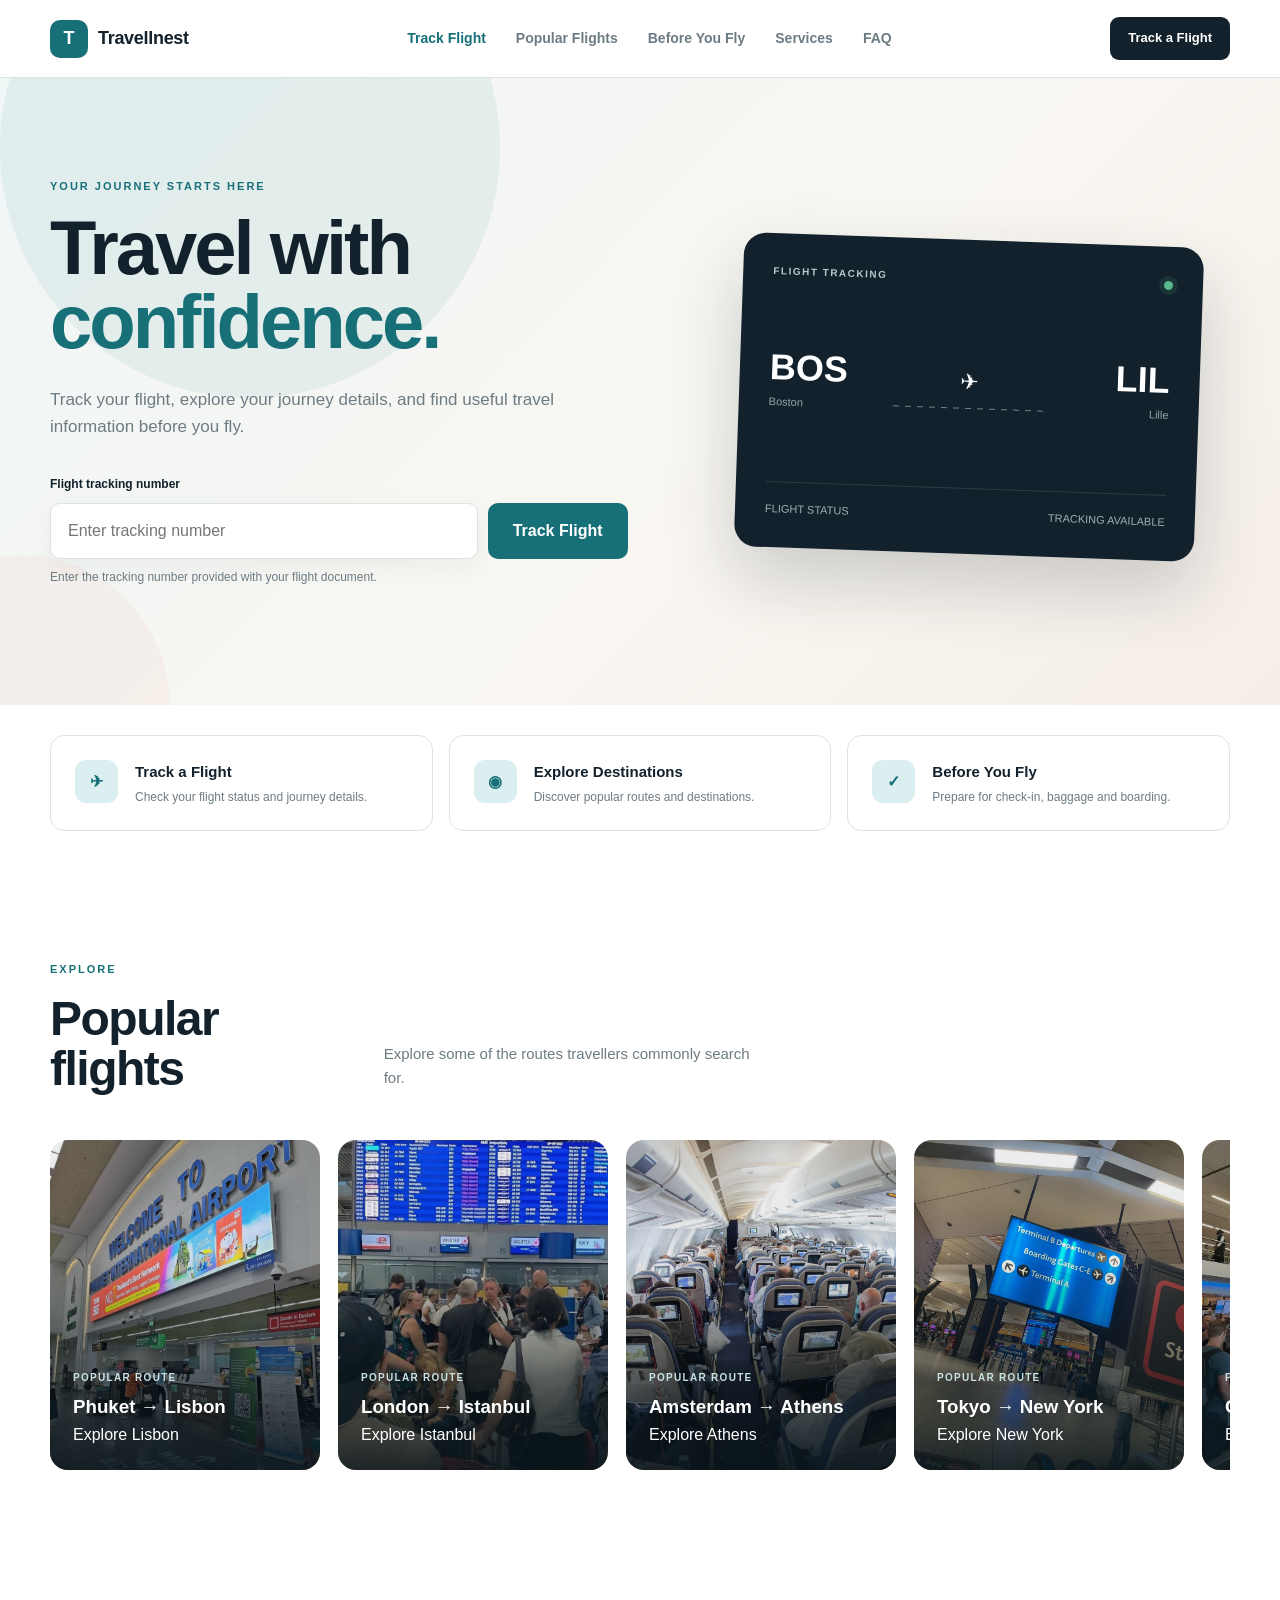
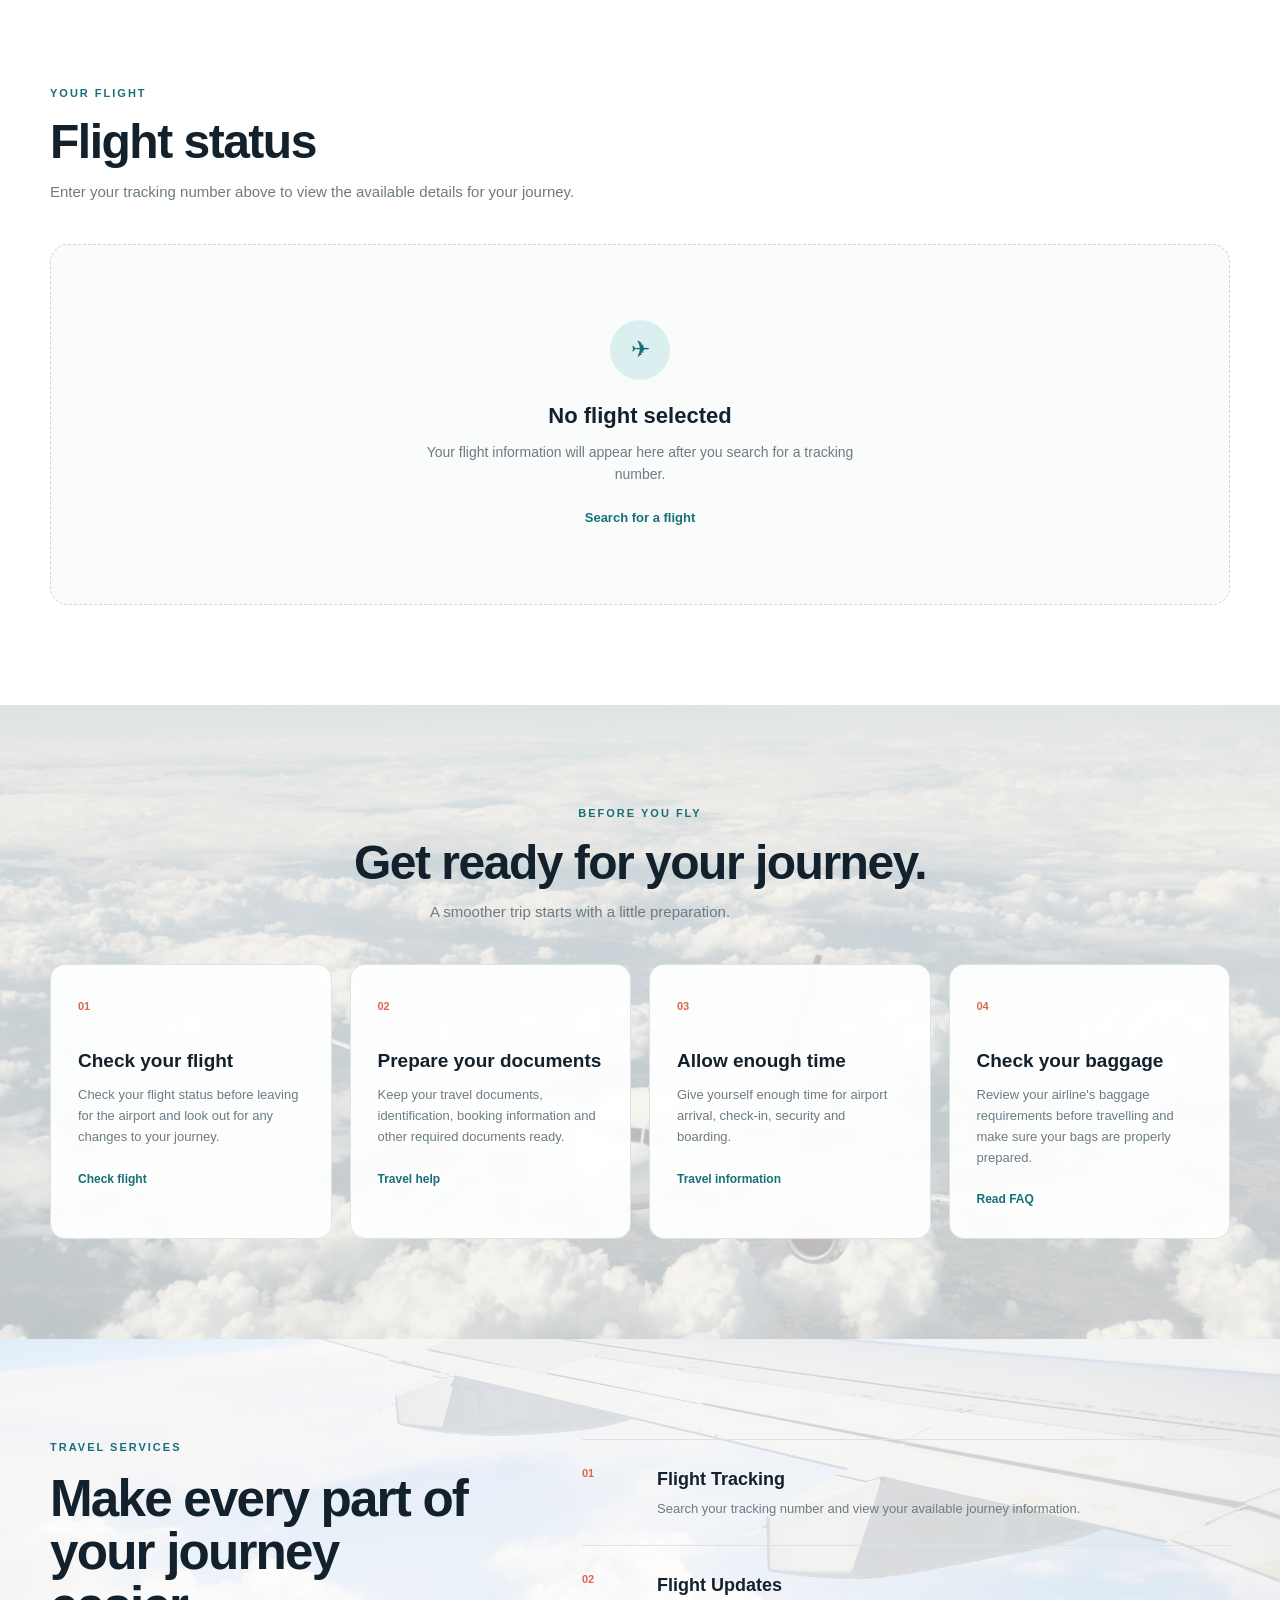
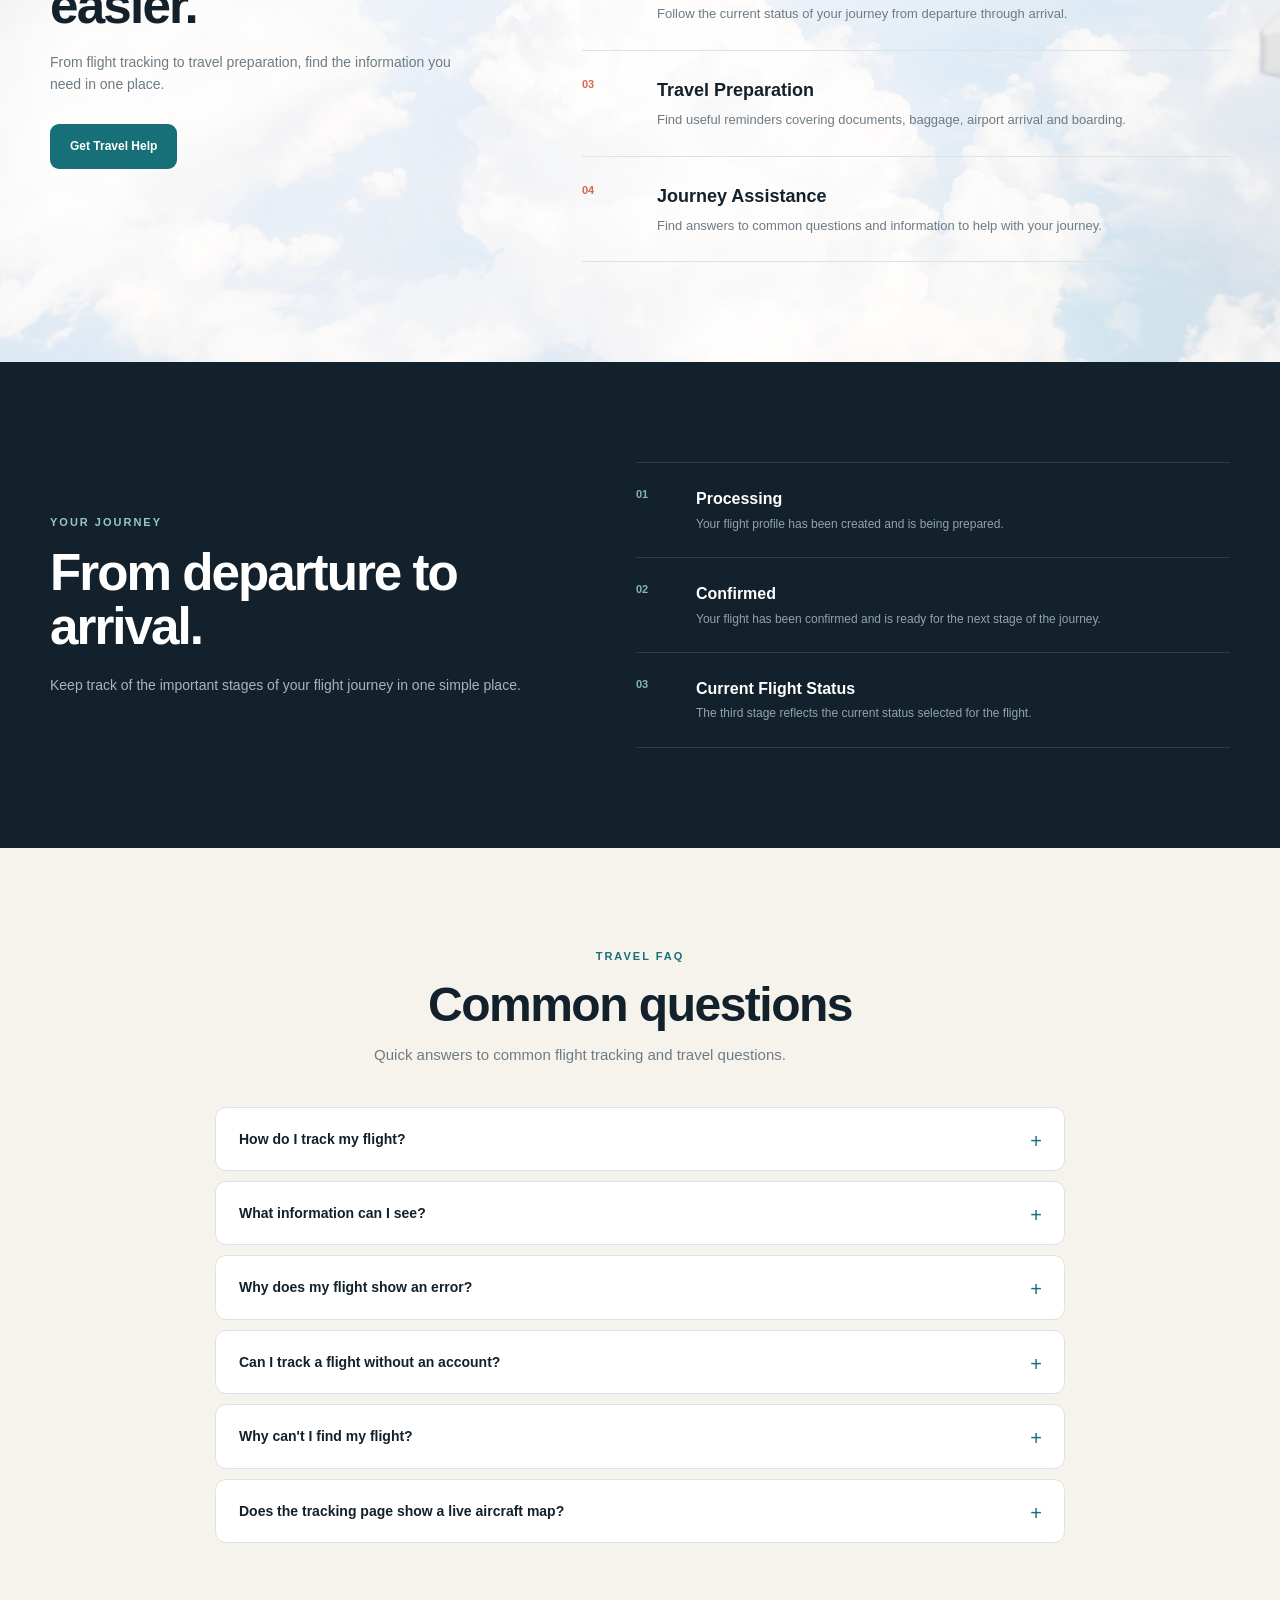
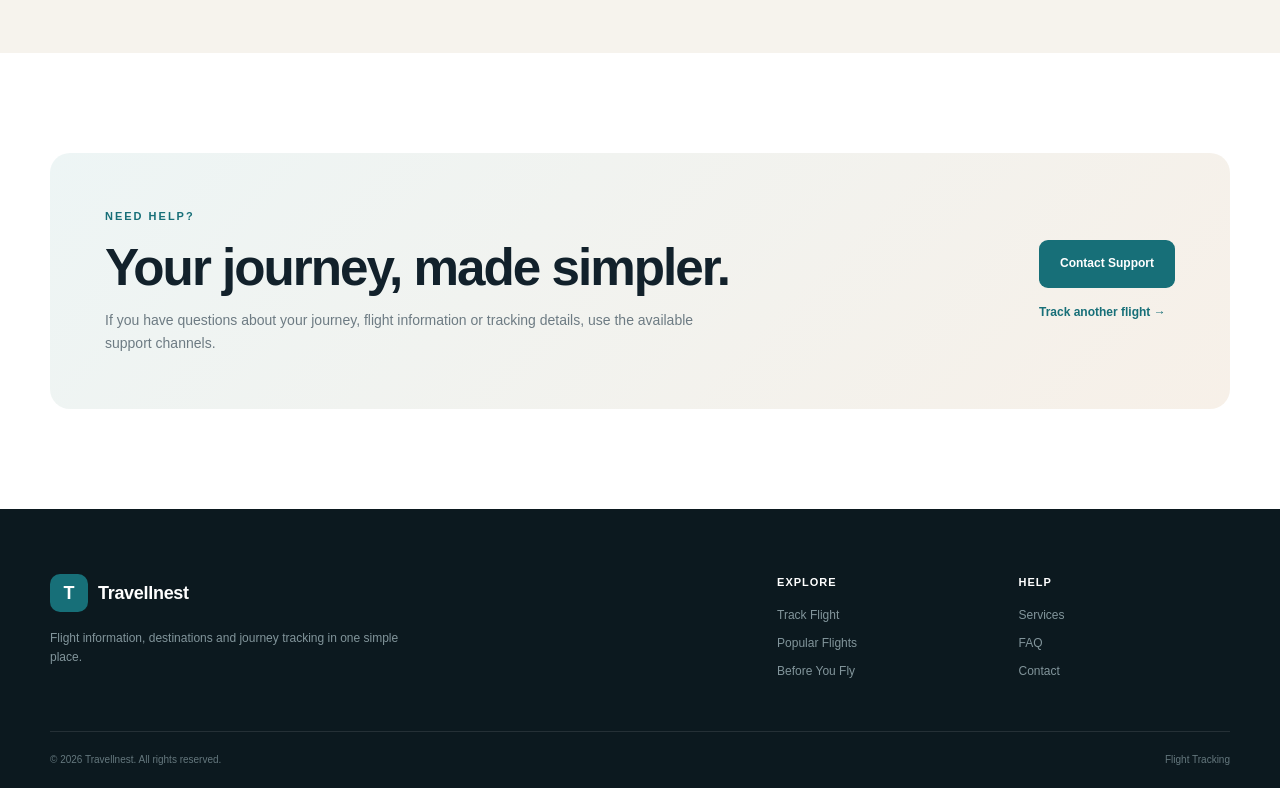
==== index.html @ ff6197b3 "TravelNest website" ====
<!DOCTYPE html>

<html lang="en">

<head>

  <meta charset="UTF-8">

  <meta
    name="viewport"
    content="width=device-width, initial-scale=1.0"
  >

  <meta
    name="description"
    content="Track your flight, explore popular destinations, and prepare for your journey."
  >

  <title>
    Flight Tracking
  </title>

  <link
    rel="stylesheet"
    href="style.css"
  >

</head>

<body>

  <!-- =====================================================
       HEADER
  ====================================================== -->

  <header class="site-header">

    <div class="container header-inner">

      <a
        href="index.html"
        class="brand"
      >

        <span class="brand-mark">
          T
        </span>

        <span class="brand-text">
          Travellnest
        </span>

      </a>


      <nav
        class="header-nav"
        id="headerNav"
      >

        <a
          href="#track"
          class="active"
        >
          Track Flight
        </a>

        <a href="#popular-flights">
          Popular Flights
        </a>

        <a href="#before-you-fly">
          Before You Fly
        </a>

        <a href="#services">
          Services
        </a>

        <a href="#faq">
          FAQ
        </a>

      </nav>


      <a
        href="#track"
        class="header-button"
      >
        Track a Flight
      </a>


      <!-- MOBILE MENU BUTTON -->

      <button
        type="button"
        class="mobile-menu-button"
        id="mobileMenuButton"
        aria-label="Open menu"
        aria-expanded="false"
      >

        <span></span>
        <span></span>
        <span></span>

      </button>

    </div>

  </header>



  <!-- =====================================================
       MAIN
  ====================================================== -->

  <main>


    <!-- =====================================================
         HERO
    ====================================================== -->

    <section class="hero airplane-bg airplane-1">

      <div class="container hero-grid">

        <div class="hero-content">

          <div class="eyebrow">
            YOUR JOURNEY STARTS HERE
          </div>


          <h1>
            Travel with
            <span>confidence.</span>
          </h1>


          <p class="hero-description">

            Track your flight, explore your journey details,
            and find useful travel information before you fly.

          </p>


          <!-- TRACKING FORM -->

          <form
            id="trackingForm"
            class="tracking-form"
          >

            <label for="trackingNumber">
              Flight tracking number
            </label>


            <div class="tracking-input-row">

              <input
                type="text"
                id="trackingNumber"
                name="trackingNumber"
                placeholder="Enter tracking number"
                autocomplete="off"
                required
              >


              <button
                type="submit"
                id="trackButton"
              >
                Track Flight
              </button>

            </div>


            <p class="tracking-hint">

              Enter the tracking number provided with
              your flight document.

            </p>


            <p
              id="trackingMessage"
              class="tracking-message"
            ></p>

          </form>

        </div>


        <!-- HERO VISUAL -->

        <div class="hero-visual">

          <div class="hero-card">

            <div class="hero-card-top">

              <span>
                FLIGHT TRACKING
              </span>

              <span class="status-dot"></span>

            </div>


            <div class="hero-route">

              <div class="hero-airport">

                <strong>
                  BOS
                </strong>

                <span>
                  Boston
                </span>

              </div>


              <div class="hero-plane">

                <span>
                  ✈
                </span>

                <div class="hero-line"></div>

              </div>


              <div class="hero-airport">

                <strong>
                  LIL
                </strong>

                <span>
                  Lille
                </span>

              </div>

            </div>


            <div class="hero-card-footer">

              <span>
                FLIGHT STATUS
              </span>

              <span>
                TRACKING AVAILABLE
              </span>

            </div>

          </div>

        </div>

      </div>

    </section>



    <!-- =====================================================
         QUICK ACCESS
    ====================================================== -->

    <section class="quick-section">

      <div class="container">

        <div class="quick-grid">


          <a
            href="#track"
            class="quick-card"
          >

            <div class="quick-icon">
              ✈
            </div>

            <div>

              <h3>
                Track a Flight
              </h3>

              <p>
                Check your flight status and journey details.
              </p>

            </div>

          </a>



          <a
            href="#popular-flights"
            class="quick-card"
          >

            <div class="quick-icon">
              ◉
            </div>

            <div>

              <h3>
                Explore Destinations
              </h3>

              <p>
                Discover popular routes and destinations.
              </p>

            </div>

          </a>



          <a
            href="#before-you-fly"
            class="quick-card"
          >

            <div class="quick-icon">
              ✓
            </div>

            <div>

              <h3>
                Before You Fly
              </h3>

              <p>
                Prepare for check-in, baggage and boarding.
              </p>

            </div>

          </a>


        </div>

      </div>

    </section>



    <!-- =====================================================
         POPULAR FLIGHTS
    ====================================================== -->

    <section
      id="popular-flights"
      class="popular-section"
    >

      <div class="container">


        <div class="section-heading popular-heading">

          <div>

            <div class="eyebrow">
              EXPLORE
            </div>

            <h2>
              Popular flights
            </h2>

          </div>


          <p>
            Explore some of the routes travellers
            commonly search for.
          </p>

        </div>



        <div class="popular-grid">


          <a
            href="#track"
            class="destination-card"
          >

            <img
              src="imgs/phuket.png"
              alt="Lisbon"
            >

            <div class="destination-overlay">

              <span>
                Popular route
              </span>

              <h3>
                Phuket → Lisbon
              </h3>

              <p>
                Explore Lisbon
              </p>

            </div>

          </a>



          <a
            href="#track"
            class="destination-card"
          >

            <img
              src="imgs/terminalwithlugage.png"
              alt="Istanbul"
            >

            <div class="destination-overlay">

              <span>
                Popular route
              </span>

              <h3>
                London → Istanbul
              </h3>

              <p>
                Explore Istanbul
              </p>

            </div>

          </a>



          <a
            href="#track"
            class="destination-card"
          >

            <img
              src="imgs/seats.png"
              alt="Athens"
            >

            <div class="destination-overlay">

              <span>
                Popular route
              </span>

              <h3>
                Amsterdam → Athens
              </h3>

              <p>
                Explore Athens
              </p>

            </div>

          </a>



          <a
            href="#track"
            class="destination-card"
          >

            <img
              src="imgs/onseatat terminal.png"
              alt="New York"
            >

            <div class="destination-overlay">

              <span>
                Popular route
              </span>

              <h3>
                Tokyo → New York
              </h3>

              <p>
                Explore New York
              </p>

            </div>

          </a>



          <a
            href="#track"
            class="destination-card"
          >

            <img
              src="imgs/lauguage.png"
              alt="Bangkok"
            >

            <div class="destination-overlay">

              <span>
                Popular route
              </span>

              <h3>
                Chiang Mai → Bangkok
              </h3>

              <p>
                Explore Bangkok
              </p>

            </div>

          </a>



          <a
            href="#track"
            class="destination-card"
          >

            <img
              src="imgs/boardingOutside.png"
              alt="Vancouver"
            >

            <div class="destination-overlay">

              <span>
                Popular route
              </span>

              <h3>
                Toronto → Vancouver
              </h3>

              <p>
                Explore Vancouver
              </p>

            </div>

          </a>


        </div>

      </div>

    </section>



    <!-- =====================================================
         TRACKING RESULT
    ====================================================== -->

    <section
      id="track"
      class="tracking-section"
    >

      <div class="container">


        <div class="section-heading">

          <div class="eyebrow">
            YOUR FLIGHT
          </div>

          <h2>
            Flight status
          </h2>

          <p>
            Enter your tracking number above to view
            the available details for your journey.
          </p>

        </div>



        <!-- EMPTY STATE -->

        <div
          id="trackingEmpty"
          class="tracking-empty"
        >

          <div class="empty-icon">
            ✈
          </div>

          <h3>
            No flight selected
          </h3>

          <p>
            Your flight information will appear here
            after you search for a tracking number.
          </p>

          <a href="#trackingNumber">
            Search for a flight
          </a>

        </div>



        <!-- FLIGHT RESULT -->

        <div
          id="flightResult"
          class="flight-result hidden"
        >


          <div class="flight-result-header">


            <div>

              <span class="result-label">
                FLIGHT STATUS
              </span>


              <h3 id="resultAirline">
                --
              </h3>


              <p id="resultTrackingNumber">
                --
              </p>

            </div>


            <div
              id="resultStatus"
              class="flight-status"
            >
              --
            </div>


          </div>



          <!-- ROUTE -->

          <div class="flight-route-card">


            <div class="route-location">

              <span class="route-label">
                FROM
              </span>

              <strong id="resultDepartureAirport">
                --
              </strong>

              <span id="resultDepartureTime">
                --
              </span>

            </div>


            <div class="route-middle">

              <div class="route-line">

                <span class="route-plane">
                  ✈
                </span>

              </div>


              <span id="resultFlightNumber">
                --
              </span>

            </div>


            <div class="route-location route-location-right">

              <span class="route-label">
                TO
              </span>

              <strong id="resultDestinationAirport">
                --
              </strong>

              <span>
                Destination
              </span>

            </div>


          </div>



          <!-- FLIGHT INFORMATION -->

          <div class="flight-information">


            <div class="information-item">

              <span>
                Passenger
              </span>

              <strong id="resultPassengerName">
                --
              </strong>

            </div>


            <div class="information-item">

              <span>
                Travel Date
              </span>

              <strong id="resultTravelDate">
                --
              </strong>

            </div>


            <div class="information-item">

              <span>
                Departure
              </span>

              <strong id="resultDepartureTimeDetail">
                --
              </strong>

            </div>


            <div class="information-item">

              <span>
                Flight Duration
              </span>

              <strong id="resultFlightDuration">
                --
              </strong>

            </div>


            <div class="information-item">

              <span>
                Terminal
              </span>

              <strong id="resultTerminal">
                --
              </strong>

            </div>


            <div class="information-item">

              <span>
                Seat
              </span>

              <strong id="resultSeat">
                --
              </strong>

            </div>


            <div class="information-item">

              <span>
                Class
              </span>

              <strong id="resultFlightClass">
                --
              </strong>

            </div>


            <div class="information-item">

              <span>
                Group
              </span>

              <strong id="resultGroup">
                --
              </strong>

            </div>


            <div class="information-item">

              <span>
                Booking Reference
              </span>

              <strong id="resultBookingReference">
                --
              </strong>

            </div>


          </div>



          <!-- JOURNEY PROGRESS -->

          <div class="journey-section">


            <div class="journey-heading">

              <div>

                <span class="result-label">
                  JOURNEY
                </span>

                <h3>
                  Flight progress
                </h3>

              </div>


              <span id="lastUpdated">
                --
              </span>

            </div>


            <div class="journey-progress">


              <div
                class="progress-line"
                id="progressLine"
              ></div>


              <div
                class="progress-step"
                data-status="Processing"
              >

                <div class="progress-circle">
                  1
                </div>

                <span>
                  Processing
                </span>

              </div>


              <div
                class="progress-step"
                data-status="Confirmed"
              >

                <div class="progress-circle">
                  2
                </div>

                <span>
                  Confirmed
                </span>

              </div>


              <div
                class="progress-step"
                data-status="current"
              >

                <div class="progress-circle">
                  3
                </div>

                <span id="currentJourneyStatus">
                  Completed
                </span>

              </div>


            </div>


          </div>



          <!-- ERROR -->

          <div
            id="flightError"
            class="flight-error hidden"
          >

            <div class="error-icon">
              !
            </div>


            <div>

              <span>
                FLIGHT UPDATE
              </span>

              <h3>
                Important information
              </h3>

              <p id="flightErrorMessage">
                --
              </p>

            </div>

          </div>


        </div>


      </div>

    </section>



    <!-- =====================================================
         BEFORE YOU FLY
    ====================================================== -->

    <section
      id="before-you-fly"
      class="before-section airplane-bg airplane-2"
    >

      <div class="container">


        <div class="section-heading centered">

          <div class="eyebrow">
            BEFORE YOU FLY
          </div>

          <h2>
            Get ready for your journey.
          </h2>

          <p>
            A smoother trip starts with a little preparation.
          </p>

        </div>



        <div class="before-grid">


          <article class="before-card">

            <span class="card-number">
              01
            </span>

            <h3>
              Check your flight
            </h3>

            <p>
              Check your flight status before leaving
              for the airport and look out for any
              changes to your journey.
            </p>

            <a href="#track">
              Check flight
            </a>

          </article>



          <article class="before-card">

            <span class="card-number">
              02
            </span>

            <h3>
              Prepare your documents
            </h3>

            <p>
              Keep your travel documents, identification,
              booking information and other required
              documents ready.
            </p>

            <a href="#contact">
              Travel help
            </a>

          </article>



          <article class="before-card">

            <span class="card-number">
              03
            </span>

            <h3>
              Allow enough time
            </h3>

            <p>
              Give yourself enough time for airport
              arrival, check-in, security and boarding.
            </p>

            <a href="#services">
              Travel information
            </a>

          </article>



          <article class="before-card">

            <span class="card-number">
              04
            </span>

            <h3>
              Check your baggage
            </h3>

            <p>
              Review your airline's baggage requirements
              before travelling and make sure your bags
              are properly prepared.
            </p>

            <a href="#faq">
              Read FAQ
            </a>

          </article>


        </div>

      </div>

    </section>



    <!-- =====================================================
         TRAVEL SERVICES
    ====================================================== -->

    <section
      id="services"
      class="services-section airplane-bg airplane-3"
    >

      <div class="container">


        <div class="services-layout">


          <div class="services-intro">

            <div class="eyebrow">
              TRAVEL SERVICES
            </div>

            <h2>
              Make every part of
              your journey easier.
            </h2>

            <p>
              From flight tracking to travel preparation,
              find the information you need in one place.
            </p>


            <a
              href="#contact"
              class="primary-button"
            >
              Get Travel Help
            </a>

          </div>



          <div class="service-list">


            <article class="service-item">

              <span class="service-number">
                01
              </span>

              <div>

                <h3>
                  Flight Tracking
                </h3>

                <p>
                  Search your tracking number and
                  view your available journey information.
                </p>

              </div>

            </article>



            <article class="service-item">

              <span class="service-number">
                02
              </span>

              <div>

                <h3>
                  Flight Updates
                </h3>

                <p>
                  Follow the current status of your
                  journey from departure through arrival.
                </p>

              </div>

            </article>



            <article class="service-item">

              <span class="service-number">
                03
              </span>

              <div>

                <h3>
                  Travel Preparation
                </h3>

                <p>
                  Find useful reminders covering documents,
                  baggage, airport arrival and boarding.
                </p>

              </div>

            </article>



            <article class="service-item">

              <span class="service-number">
                04
              </span>

              <div>

                <h3>
                  Journey Assistance
                </h3>

                <p>
                  Find answers to common questions and
                  information to help with your journey.
                </p>

              </div>

            </article>


          </div>


        </div>

      </div>

    </section>



    <!-- =====================================================
         JOURNEY INFORMATION
    ====================================================== -->

    <section class="journey-info-section">

      <div class="container">


        <div class="journey-info-card">


          <div class="journey-info-content">

            <div class="eyebrow">
              YOUR JOURNEY
            </div>

            <h2>
              From departure
              to arrival.
            </h2>

            <p>
              Keep track of the important stages of
              your flight journey in one simple place.
            </p>

          </div>



          <div class="journey-info-list">


            <div class="journey-info-item">

              <span>
                01
              </span>

              <div>

                <strong>
                  Processing
                </strong>

                <p>
                  Your flight profile has been created
                  and is being prepared.
                </p>

              </div>

            </div>



            <div class="journey-info-item">

              <span>
                02
              </span>

              <div>

                <strong>
                  Confirmed
                </strong>

                <p>
                  Your flight has been confirmed and is
                  ready for the next stage of the journey.
                </p>

              </div>

            </div>



            <div class="journey-info-item">

              <span>
                03
              </span>

              <div>

                <strong>
                  Current Flight Status
                </strong>

                <p>
                  The third stage reflects the current
                  status selected for the flight.
                </p>

              </div>

            </div>


          </div>


        </div>

      </div>

    </section>



    <!-- =====================================================
         FAQ
    ====================================================== -->

    <section
      id="faq"
      class="faq-section"
    >

      <div class="container">


        <div class="section-heading centered">

          <div class="eyebrow">
            TRAVEL FAQ
          </div>

          <h2>
            Common questions
          </h2>

          <p>
            Quick answers to common flight tracking
            and travel questions.
          </p>

        </div>



        <div class="faq-list">


          <details class="faq-item">

            <summary>
              How do I track my flight?
            </summary>

            <p>
              Enter your flight tracking number into
              the tracking field at the top of this page
              and select Track Flight.
            </p>

          </details>



          <details class="faq-item">

            <summary>
              What information can I see?
            </summary>

            <p>
              Depending on the flight profile, available
              information may include the passenger name,
              airline, flight number, route, travel date,
              departure time, flight duration, terminal,
              seat, class, booking reference and current status.
            </p>

          </details>



          <details class="faq-item">

            <summary>
              Why does my flight show an error?
            </summary>

            <p>
              If the flight has been placed in an Error
              status, an update from the flight controller
              may be displayed on the tracking page.
            </p>

          </details>



          <details class="faq-item">

            <summary>
              Can I track a flight without an account?
            </summary>

            <p>
              Public flight tracking can be accessed using
              the tracking number provided for the flight.
              No controller account is required to view
              the public tracking result.
            </p>

          </details>



          <details class="faq-item">

            <summary>
              Why can't I find my flight?
            </summary>

            <p>
              Make sure the tracking number is entered
              correctly. If the number is still not found,
              contact the appropriate travel support team.
            </p>

          </details>



          <details class="faq-item">

            <summary>
              Does the tracking page show a live aircraft map?
            </summary>

            <p>
              This tracking service displays the journey
              information available for the flight profile.
              Live aircraft positioning is not shown unless
              a real flight-location data source has been
              connected.
            </p>

          </details>


        </div>

      </div>

    </section>



    <!-- =====================================================
         CONTACT
    ====================================================== -->

    <section
      id="contact"
      class="contact-section"
    >

      <div class="container">


        <div class="contact-card">


          <div>

            <div class="eyebrow">
              NEED HELP?
            </div>

            <h2>
              Your journey,
              made simpler.
            </h2>

            <p>
              If you have questions about your journey,
              flight information or tracking details,
              use the available support channels.
            </p>

          </div>



          <div class="contact-actions">

            <a
              href="mailto:info@Travellnest.com"
              class="contact-button"
            >
              Contact Support
            </a>

            <a
              href="#track"
              class="contact-link"
            >
              Track another flight →
            </a>

          </div>


        </div>

      </div>

    </section>


  </main>



  <!-- =====================================================
       FOOTER
  ====================================================== -->

  <footer class="site-footer">

    <div class="container footer-inner">


      <div class="footer-brand">

        <a
          href="index.html"
          class="brand"
        >

          <span class="brand-mark">
            T
          </span>

          <span class="brand-text">
            Travellnest
          </span>

        </a>


        <p>
          Flight information, destinations and
          journey tracking in one simple place.
        </p>

      </div>



      <div class="footer-links">

        <div>

          <strong>
            Explore
          </strong>

          <a href="#track">
            Track Flight
          </a>

          <a href="#popular-flights">
            Popular Flights
          </a>

          <a href="#before-you-fly">
            Before You Fly
          </a>

        </div>


        <div>

          <strong>
            Help
          </strong>

          <a href="#services">
            Services
          </a>

          <a href="#faq">
            FAQ
          </a>

          <a href="#contact">
            Contact
          </a>

        </div>

      </div>


    </div>



    <div class="container footer-bottom">

      <span>
        © 2026 Travellnest. All rights reserved.
      </span>

      <span>
        Flight Tracking
      </span>

    </div>

  </footer>



  <!-- =====================================================
       FREE / TEST FLIGHT POPUP
  ====================================================== -->

  <div
    id="flightAccessPopup"
    class="flight-popup hidden"
  >

    <div
      class="flight-popup-overlay"
      onclick="closeFlightAccessPopup()"
    ></div>


    <div class="flight-popup-card">


      <button
        type="button"
        class="flight-popup-close"
        onclick="closeFlightAccessPopup()"
        aria-label="Close"
      >
        ×
      </button>


      <div class="flight-popup-icon">
        ✈
      </div>


      <span class="flight-popup-label">
        FLIGHT TRACKING
      </span>


      <h2 id="flightPopupTitle">
        Flight tracking information
      </h2>


      <p id="flightPopupMessage">
        This flight profile is currently available
        through the free tracking service.
      </p>


      <button
        type="button"
        class="flight-popup-button"
        onclick="closeFlightAccessPopup()"
      >
        Continue
      </button>


    </div>

  </div>



  <!-- =====================================================
       MOBILE MENU
  ====================================================== -->

  <script>

    const mobileMenuButton =
      document.getElementById(
        "mobileMenuButton"
      );


    const headerNav =
      document.getElementById(
        "headerNav"
      );


    mobileMenuButton.onclick =
      function () {

        headerNav.classList.toggle(
          "mobile-open"
        );


        const isOpen =
          headerNav.classList.contains(
            "mobile-open"
          );


        mobileMenuButton.setAttribute(
          "aria-expanded",
          isOpen
        );

      };


    const mobileNavLinks =
      headerNav.querySelectorAll("a");


    mobileNavLinks.forEach(
      function (link) {

        link.onclick =
          function () {

            headerNav.classList.remove(
              "mobile-open"
            );


            mobileMenuButton.setAttribute(
              "aria-expanded",
              "false"
            );

          };

      }
    );

  </script>


  <script src="script.js"></script>

</body>

</html>
---- style.css ----
/* =========================================================
ROOT
========================================================= */

:root {

--ink: #12212b;
--ink-light: #263943;
--muted: #6d7b83;

--paper: #ffffff;
--cream: #f6f3ed;
--soft: #eef3f4;

--line: #dce3e5;

--teal: #176f78;
--teal-dark: #10535b;
--teal-light: #dceff0;

--coral: #d96850;
--yellow: #e9c76b;

--green: #27805e;
--green-light: #e2f3eb;

--red: #b94d43;
--red-light: #f9e7e5;

--white: #ffffff;

--shadow:
0 20px 60px rgba(18, 33, 43, 0.08);

--radius: 18px;

}


/* =========================================================
RESET
========================================================= */

* {

box-sizing: border-box;

margin: 0;

padding: 0;

}


html {

scroll-behavior: smooth;

}


body {

font-family:
Arial,
Helvetica,
sans-serif;

color: var(--ink);

background: var(--paper);

line-height: 1.6;

}


img {

max-width: 100%;

display: block;

}


a {

color: inherit;

text-decoration: none;

}


button,
input {

font: inherit;

}


/* =========================================================
CONTAINER
========================================================= */

.container {

width: min(
1180px,
calc(100% - 40px)
);

margin: 0 auto;

}


/* =========================================================
HEADER
========================================================= */

.site-header {

height: 78px;

background: rgba(255, 255, 255, 0.96);

border-bottom: 1px solid var(--line);

position: sticky;

top: 0;

z-index: 100;

}


.header-inner {

height: 100%;

display: flex;

align-items: center;

justify-content: space-between;

gap: 30px;

position: relative;

}


.brand {

display: inline-flex;

align-items: center;

gap: 10px;

flex-shrink: 0;

}


.brand-mark {

width: 38px;

height: 38px;

display: flex;

align-items: center;

justify-content: center;

background: var(--teal);

color: var(--white);

font-size: 18px;

font-weight: 700;

border-radius: 10px;

}


.brand-text {

font-size: 18px;

font-weight: 700;

letter-spacing: -0.3px;

}


.header-nav {

display: flex;

align-items: center;

gap: 30px;

}


.header-nav a {

color: var(--muted);

font-size: 14px;

font-weight: 600;

transition: 0.2s ease;

}


.header-nav a:hover,
.header-nav a.active {

color: var(--teal);

}


.header-button {

background: var(--ink);

color: var(--white);

padding: 11px 18px;

border-radius: 9px;

font-size: 13px;

font-weight: 700;

transition: 0.2s ease;

}


.header-button:hover {

background: var(--teal);

}


/* =========================================================
MOBILE MENU BUTTON
========================================================= */

.mobile-menu-button {

display: none;

width: 42px;

height: 42px;

padding: 8px;

border: 1px solid var(--line);

border-radius: 10px;

background: var(--white);

align-items: center;

justify-content: center;

flex-direction: column;

gap: 5px;

cursor: pointer;

}


.mobile-menu-button span {

display: block;

width: 20px;

height: 2px;

border-radius: 2px;

background: var(--ink);

}


/* =========================================================
AIRPLANE BACKGROUND SECTIONS
========================================================= */

.airplane-bg {

position: relative;

background-size: cover;

background-position: center;

background-repeat: no-repeat;

overflow: hidden;

}


.airplane-bg::before {

content: "";

position: absolute;

inset: 0;

background:
rgba(255, 255, 255, 0.78);

z-index: 0;

}


.airplane-bg > .container {

position: relative;

z-index: 1;

}


.airplane-1 {

background-image:
url("imgs/airplane 1.png");

}


.airplane-2 {

background-image:
url("imgs/airplane 2.png");

}


.airplane-3 {

background-image:
url("imgs/airplane 3.png");

}


/* =========================================================
HERO
========================================================= */

.hero {

position: relative;

overflow: hidden;

background:
linear-gradient(
135deg,
rgba(237, 245, 245, 0.88) 0%,
rgba(248, 245, 239, 0.86) 60%,
rgba(244, 235, 228, 0.88) 100%
);

padding: 100px 0 90px;

}


.hero::before {

content: "";

position: absolute;

width: 500px;

height: 500px;

border-radius: 50%;

background:
rgba(23, 111, 120, 0.07);

right: -180px;

top: -180px;

}


.hero::after {

content: "";

position: absolute;

width: 300px;

height: 300px;

border-radius: 50%;

background:
rgba(217, 104, 80, 0.06);

left: -130px;

bottom: -150px;

}


.hero-grid {

display: grid;

grid-template-columns:
1.05fr
0.95fr;

align-items: center;

gap: 80px;

position: relative;

z-index: 2;

}


.eyebrow {

color: var(--teal);

font-size: 11px;

font-weight: 800;

letter-spacing: 2px;

margin-bottom: 15px;

}


.hero h1 {

max-width: 680px;

font-size: clamp(
48px,
6vw,
76px
);

line-height: 0.98;

letter-spacing: -3px;

font-weight: 800;

}


.hero h1 span {

color: var(--teal);

display: block;

}


.hero-description {

max-width: 570px;

color: var(--muted);

font-size: 17px;

margin-top: 26px;

}


/* =========================================================
TRACKING FORM
========================================================= */

.tracking-form {

margin-top: 35px;

max-width: 650px;

}


.tracking-form label {

display: block;

font-size: 12px;

font-weight: 800;

margin-bottom: 9px;

}


.tracking-input-row {

display: flex;

gap: 10px;

}


.tracking-input-row input {

flex: 1;

min-width: 0;

height: 56px;

padding: 0 17px;

border: 1px solid var(--line);

border-radius: 10px;

background: var(--white);

color: var(--ink);

outline: none;

box-shadow:
0 8px 25px rgba(18, 33, 43, 0.05);

}


.tracking-input-row input:focus {

border-color: var(--teal);

}


.tracking-input-row button {

height: 56px;

border: 0;

border-radius: 10px;

padding: 0 25px;

background: var(--teal);

color: var(--white);

font-weight: 700;

cursor: pointer;

transition: 0.2s ease;

}


.tracking-input-row button:hover {

background: var(--teal-dark);

}


.tracking-input-row button:disabled {

opacity: 0.6;

cursor: not-allowed;

}


.tracking-hint {

color: var(--muted);

font-size: 12px;

margin-top: 9px;

}


.tracking-message {

min-height: 20px;

margin-top: 8px;

font-size: 13px;

color: var(--red);

}


/* =========================================================
HERO VISUAL
========================================================= */

.hero-visual {

display: flex;

justify-content: center;

}


.hero-card {

width: min(
100%,
460px
);

background: var(--ink);

color: var(--white);

padding: 30px;

border-radius: 22px;

box-shadow:
0 30px 70px rgba(18, 33, 43, 0.2);

transform: rotate(2deg);

}


.hero-card-top {

display: flex;

justify-content: space-between;

align-items: center;

color: #b8c8cd;

font-size: 10px;

letter-spacing: 1.5px;

font-weight: 700;

}


.status-dot {

width: 9px;

height: 9px;

border-radius: 50%;

background: #57b98c;

box-shadow:
0 0 0 5px rgba(87, 185, 140, 0.12);

}


.hero-route {

display: grid;

grid-template-columns:
1fr
1.4fr
1fr;

align-items: center;

gap: 15px;

margin: 70px 0;

}


.hero-airport {

display: flex;

flex-direction: column;

}


.hero-airport:last-child {

text-align: right;

}


.hero-airport strong {

font-size: 36px;

line-height: 1;

}


.hero-airport span {

color: #94a7ad;

font-size: 11px;

margin-top: 8px;

}


.hero-plane {

display: flex;

flex-direction: column;

align-items: center;

gap: 9px;

}


.hero-plane span {

font-size: 22px;

}


.hero-line {

width: 100%;

height: 1px;

background:
repeating-linear-gradient(
to right,
#71858b 0,
#71858b 6px,
transparent 6px,
transparent 12px
);

}


.hero-card-footer {

display: flex;

justify-content: space-between;

color: #9eb0b5;

border-top:
1px solid rgba(255,255,255,0.12);

padding-top: 18px;

font-size: 11px;

}


/* =========================================================
QUICK SECTION
========================================================= */

.quick-section {

padding: 30px 0;

background: var(--white);

}


.quick-grid {

display: grid;

grid-template-columns:
repeat(3, 1fr);

gap: 16px;

}


.quick-card {

display: flex;

align-items: flex-start;

gap: 17px;

padding: 24px;

border: 1px solid var(--line);

border-radius: 14px;

background: var(--white);

transition: 0.2s ease;

}


.quick-card:hover {

transform: translateY(-3px);

border-color: var(--teal);

box-shadow: var(--shadow);

}


.quick-icon {

width: 43px;

height: 43px;

flex-shrink: 0;

border-radius: 11px;

display: flex;

align-items: center;

justify-content: center;

background: var(--teal-light);

color: var(--teal);

font-weight: 800;

}


.quick-card h3 {

font-size: 15px;

margin-bottom: 4px;

}


.quick-card p {

color: var(--muted);

font-size: 12px;

line-height: 1.5;

}


/* =========================================================
GENERAL SECTIONS
========================================================= */

.tracking-section,
.before-section,
.services-section,
.journey-info-section,
.faq-section,
.contact-section {

padding: 100px 0;

}


.section-heading {

max-width: 700px;

margin-bottom: 45px;

}


.section-heading.centered {

text-align: center;

margin-left: auto;

margin-right: auto;

}


.section-heading h2 {

font-size: clamp(
34px,
4vw,
50px
);

line-height: 1.05;

letter-spacing: -1.8px;

}


.section-heading p {

color: var(--muted);

margin-top: 15px;

font-size: 15px;

}


/* =========================================================
EMPTY TRACKING
========================================================= */

.tracking-empty {

padding: 75px 30px;

border: 1px dashed #cbd7da;

border-radius: var(--radius);

text-align: center;

background: #fafcfc;

}


.empty-icon {

width: 60px;

height: 60px;

margin: 0 auto 18px;

border-radius: 50%;

background: var(--teal-light);

color: var(--teal);

display: flex;

align-items: center;

justify-content: center;

font-size: 23px;

}


.tracking-empty h3 {

font-size: 22px;

}


.tracking-empty p {

max-width: 430px;

margin: 8px auto 18px;

color: var(--muted);

font-size: 14px;

}


.tracking-empty a {

color: var(--teal);

font-size: 13px;

font-weight: 700;

}


/* =========================================================
FLIGHT RESULT
========================================================= */

.flight-result {

border: 1px solid var(--line);

border-radius: 20px;

overflow: hidden;

background: var(--white);

box-shadow: var(--shadow);

}


.hidden {

display: none !important;

}


.flight-result-header {

padding: 30px;

display: flex;

align-items: center;

justify-content: space-between;

gap: 25px;

background: var(--ink);

color: var(--white);

}


.result-label {

display: block;

color: var(--teal);

font-size: 10px;

letter-spacing: 1.7px;

font-weight: 800;

margin-bottom: 7px;

}


.flight-result-header .result-label {

color: #9bc5c9;

}


.flight-result-header h3 {

font-size: 25px;

}


.flight-result-header p {

color: #93a8ae;

font-size: 12px;

margin-top: 3px;

}


.flight-status {

padding: 9px 15px;

border-radius: 50px;

background: rgba(255,255,255,0.1);

color: #c7dbde;

font-size: 11px;

font-weight: 800;

text-transform: uppercase;

letter-spacing: 0.8px;

}


/* =========================================================
ROUTE CARD
========================================================= */

.flight-route-card {

display: grid;

grid-template-columns:
1fr
1.3fr
1fr;

align-items: center;

gap: 25px;

padding: 45px 35px;

border-bottom: 1px solid var(--line);

}


.route-location {

display: flex;

flex-direction: column;

}


.route-location-right {

text-align: right;

}


.route-label {

color: var(--muted);

font-size: 10px;

font-weight: 800;

letter-spacing: 1.5px;

margin-bottom: 5px;

}


.route-location strong {

font-size: 32px;

line-height: 1;

}


.route-location span:last-child {

color: var(--muted);

font-size: 12px;

margin-top: 8px;

}


.route-middle {

text-align: center;

}


.route-line {

position: relative;

height: 30px;

display: flex;

align-items: center;

}


.route-line::before {

content: "";

position: absolute;

left: 0;

right: 0;

height: 1px;

background:
repeating-linear-gradient(
to right,
#a9b7bb 0,
#a9b7bb 6px,
transparent 6px,
transparent 12px
);

}


.route-plane {

position: relative;

z-index: 1;

background: var(--white);

padding: 0 10px;

font-size: 19px;

}


.route-middle > span:last-child {

color: var(--muted);

font-size: 11px;

font-weight: 700;

}


/* =========================================================
FLIGHT INFORMATION
========================================================= */

.flight-information {

display: grid;

grid-template-columns:
repeat(4, 1fr);

border-bottom: 1px solid var(--line);

}


.information-item {

padding: 23px 25px;

border-right: 1px solid var(--line);

border-bottom: 1px solid var(--line);

}


.information-item:nth-child(4n) {

border-right: 0;

}


.information-item span {

display: block;

color: var(--muted);

font-size: 10px;

text-transform: uppercase;

letter-spacing: 1px;

margin-bottom: 5px;

}


.information-item strong {

display: block;

font-size: 14px;

word-break: break-word;

}


/* =========================================================
JOURNEY
========================================================= */

.journey-section {

padding: 35px;

border-bottom: 1px solid var(--line);

}


.journey-heading {

display: flex;

justify-content: space-between;

align-items: flex-end;

gap: 20px;

margin-bottom: 35px;

}


.journey-heading h3 {

font-size: 22px;

}


.journey-heading > span {

color: var(--muted);

font-size: 11px;

}


.journey-progress {

position: relative;

display: grid;

grid-template-columns:
repeat(3, 1fr);

gap: 15px;

}


.progress-line {

position: absolute;

top: 18px;

left: 16%;

right: 16%;

height: 2px;

background: var(--line);

}


.progress-step {

position: relative;

z-index: 2;

display: flex;

align-items: center;

flex-direction: column;

text-align: center;

}


.progress-circle {

width: 36px;

height: 36px;

border-radius: 50%;

background: var(--soft);

border: 3px solid var(--white);

box-shadow:
0 0 0 1px var(--line);

display: flex;

align-items: center;

justify-content: center;

font-size: 11px;

font-weight: 800;

color: var(--muted);

margin-bottom: 10px;

}


.progress-step span {

color: var(--muted);

font-size: 11px;

font-weight: 700;

}


.progress-step.active .progress-circle {

background: var(--teal);

color: var(--white);

box-shadow:
0 0 0 1px var(--teal);

}


.progress-step.active span {

color: var(--teal);

}


.progress-step.completed .progress-circle {

background: var(--green);

color: var(--white);

box-shadow:
0 0 0 1px var(--green);

}


.progress-step.completed span {

color: var(--green);

}


/* =========================================================
ERROR
========================================================= */

.flight-error {

margin: 30px 35px;

padding: 22px;

border: 1px solid #efc6c1;

border-radius: 13px;

background: var(--red-light);

display: flex;

gap: 15px;

}


.error-icon {

width: 35px;

height: 35px;

flex-shrink: 0;

display: flex;

align-items: center;

justify-content: center;

border-radius: 50%;

background: var(--red);

color: var(--white);

font-weight: 800;

}


.flight-error span {

color: var(--red);

font-size: 10px;

letter-spacing: 1px;

font-weight: 800;

}


.flight-error h3 {

font-size: 17px;

margin: 2px 0 4px;

}


.flight-error p {

color: #704b47;

font-size: 13px;

}


/* =========================================================
TIMELINE
========================================================= */

.timeline-section {

padding: 35px;

}


.tracking-timeline {

border-left: 2px solid var(--line);

margin-left: 7px;

padding-left: 28px;

}


.timeline-item {

position: relative;

padding-bottom: 25px;

}


.timeline-item:last-child {

padding-bottom: 0;

}


.timeline-item::before {

content: "";

position: absolute;

width: 10px;

height: 10px;

border-radius: 50%;

background: var(--teal);

left: -34px;

top: 5px;

box-shadow:
0 0 0 4px var(--white),
0 0 0 5px var(--teal);

}


.timeline-item strong {

display: block;

font-size: 14px;

}


.timeline-item span {

color: var(--muted);

font-size: 11px;

}


.timeline-item p {

color: var(--muted);

font-size: 12px;

margin-top: 4px;

}


.timeline-empty {

color: var(--muted);

font-size: 13px;

}


/* =========================================================
POPULAR FLIGHTS
========================================================= */

.popular-section {

padding:
100px 0;

background:
var(--white);

}


.section-heading {

margin-bottom:
40px;

}


.section-eyebrow {

display:
block;

margin-bottom:
12px;

color:
var(--teal);

font-size:
12px;

font-weight:
800;

letter-spacing:
2px;

}


.section-heading h2 {

font-size:
clamp(
32px,
4vw,
48px
);

line-height:
1.05;

letter-spacing:
-1.5px;

}


.section-heading > p {

max-width:
580px;

margin-top:
12px;

color:
var(--muted);

}


.popular-heading {

display:
flex;

justify-content:
space-between;

align-items:
flex-end;

gap:
40px;

}


.popular-heading > p {

max-width:
390px;

margin-bottom:
5px;

}


.popular-grid {

display:
flex;

gap:
18px;

overflow-x:
auto;

padding:
5px 0 15px;

scroll-snap-type:
x mandatory;

scrollbar-width:
none;

}


.popular-grid::-webkit-scrollbar {

display:
none;

}


.destination-card {

position:
relative;

flex:
0 0 270px;

height:
330px;

overflow:
hidden;

border-radius:
18px;

background:
var(--ink);

scroll-snap-align:
start;

}


.destination-card img {

width:
100%;

height:
100%;

object-fit:
cover;

transition:
transform 0.45s ease;

}


.destination-card:hover img {

transform:
scale(1.07);

}


.destination-card::after {

content:
"";

position:
absolute;

inset:
0;

background:
linear-gradient(
to top,
rgba(
10,
22,
28,
0.90
),
rgba(
10,
22,
28,
0.08
) 65%
);

}


.destination-overlay {

position:
absolute;

z-index:
2;

left:
23px;

right:
23px;

bottom:
22px;

color:
var(--white);

}


.destination-overlay span {

display:
block;

margin-bottom:
6px;

color:
#c8e1e3;

font-size:
10px;

font-weight:
800;

letter-spacing:
1.3px;

text-transform:
uppercase;

}


.destination-overlay strong {

display:
block;

font-size:
21px;

line-height:
1.2;

}


/* =========================================================
BEFORE YOU FLY
========================================================= */

.before-section {

background-color: var(--cream);

}


.before-section::before {

background:
rgba(246, 243, 237, 0.76);

}


.before-grid {

display: grid;

grid-template-columns:
repeat(4, 1fr);

gap: 18px;

}


.before-card {

background: rgba(255, 255, 255, 0.94);

border: 1px solid var(--line);

border-radius: 15px;

padding: 27px;

backdrop-filter: blur(3px);

}


.card-number {

color: var(--coral);

font-size: 11px;

font-weight: 800;

}


.before-card h3 {

font-size: 19px;

margin: 28px 0 9px;

}


.before-card p {

color: var(--muted);

font-size: 13px;

line-height: 1.6;

}


.before-card a {

display: inline-block;

margin-top: 22px;

color: var(--teal);

font-size: 12px;

font-weight: 800;

}


/* =========================================================
SERVICES
========================================================= */

.services-section {

background-color: var(--white);

}


.services-section::before {

background:
rgba(255, 255, 255, 0.82);

}


.services-layout {

display: grid;

grid-template-columns:
0.8fr
1.2fr;

gap: 100px;

}


.services-intro h2 {

font-size: clamp(
34px,
4vw,
52px
);

line-height: 1.05;

letter-spacing: -1.8px;

}


.services-intro p {

color: var(--muted);

max-width: 450px;

margin: 18px 0 28px;

font-size: 14px;

}


.primary-button {

display: inline-flex;

background: var(--teal);

color: var(--white);

padding: 13px 20px;

border-radius: 9px;

font-size: 12px;

font-weight: 700;

}


.service-item {

display: grid;

grid-template-columns: 55px 1fr;

gap: 20px;

padding: 25px 0;

border-bottom: 1px solid var(--line);

}


.service-item:first-child {

border-top: 1px solid var(--line);

}


.service-number {

color: var(--coral);

font-size: 11px;

font-weight: 800;

}


.service-item h3 {

font-size: 18px;

margin-bottom: 5px;

}


.service-item p {

color: var(--muted);

font-size: 13px;

max-width: 570px;

}


/* =========================================================
JOURNEY INFORMATION
========================================================= */

.journey-info-section {

background: var(--ink);

color: var(--white);

}


.journey-info-card {

display: grid;

grid-template-columns:
0.9fr
1.1fr;

gap: 100px;

align-items: center;

}


.journey-info-content .eyebrow {

color: #9bc5c9;

}


.journey-info-content h2 {

font-size: clamp(
35px,
4vw,
53px
);

line-height: 1.05;

letter-spacing: -2px;

}


.journey-info-content p {

color: #a6b6bb;

max-width: 500px;

margin-top: 20px;

font-size: 14px;

}


.journey-info-list {

border-top:
1px solid rgba(255,255,255,0.12);

}


.journey-info-item {

display: grid;

grid-template-columns: 45px 1fr;

gap: 15px;

padding: 23px 0;

border-bottom:
1px solid rgba(255,255,255,0.12);

}


.journey-info-item > span {

color: #83b6bb;

font-size: 11px;

font-weight: 800;

}


.journey-info-item strong {

font-size: 16px;

}


.journey-info-item p {

color: #91a4aa;

font-size: 12px;

margin-top: 3px;

}


/* =========================================================
FAQ
========================================================= */

.faq-section {

background: var(--cream);

}


.faq-list {

max-width: 850px;

margin: 0 auto;

}


.faq-item {

background: var(--white);

border: 1px solid var(--line);

margin-bottom: 10px;

border-radius: 11px;

overflow: hidden;

}


.faq-item summary {

cursor: pointer;

padding: 20px 23px;

font-size: 14px;

font-weight: 700;

list-style: none;

position: relative;

padding-right: 50px;

}


.faq-item summary::-webkit-details-marker {

display: none;

}


.faq-item summary::after {

content: "+";

position: absolute;

right: 22px;

top: 17px;

color: var(--teal);

font-size: 20px;

font-weight: 400;

}


.faq-item[open] summary::after {

content: "−";

}


.faq-item p {

color: var(--muted);

font-size: 13px;

padding:
0 23px
22px;

}


/* =========================================================
CONTACT
========================================================= */

.contact-section {

background: var(--white);

}


.contact-card {

padding: 55px;

border-radius: 20px;

background:
linear-gradient(
135deg,
#edf5f5,
#f7f0e8
);

display: flex;

justify-content: space-between;

align-items: center;

gap: 50px;

}


.contact-card h2 {

max-width: 650px;

font-size: clamp(
34px,
4vw,
52px
);

line-height: 1.05;

letter-spacing: -2px;

}


.contact-card p {

color: var(--muted);

max-width: 600px;

margin-top: 15px;

font-size: 14px;

}


.contact-actions {

display: flex;

flex-direction: column;

align-items: flex-start;

gap: 15px;

flex-shrink: 0;

}


.contact-button {

background: var(--teal);

color: var(--white);

padding: 14px 21px;

border-radius: 9px;

font-size: 12px;

font-weight: 700;

}


.contact-link {

color: var(--teal);

font-size: 12px;

font-weight: 700;

}


/* =========================================================
FOOTER
========================================================= */

.site-footer {

background: #0c191f;

color: var(--white);

padding-top: 65px;

}


.footer-inner {

display: grid;

grid-template-columns:
1fr
0.7fr;

gap: 80px;

padding-bottom: 50px;

}


.footer-brand p {

max-width: 350px;

color: #82959b;

font-size: 12px;

margin-top: 17px;

}


.footer-links {

display: grid;

grid-template-columns:
repeat(2, 1fr);

gap: 30px;

}


.footer-links div {

display: flex;

flex-direction: column;

gap: 9px;

}


.footer-links strong {

font-size: 11px;

letter-spacing: 1px;

text-transform: uppercase;

margin-bottom: 5px;

}


.footer-links a {

color: #82959b;

font-size: 12px;

}


.footer-links a:hover {

color: var(--white);

}


.footer-bottom {

border-top:
1px solid rgba(255,255,255,0.1);

padding:
20px 0;

display: flex;

justify-content: space-between;

color: #64777d;

font-size: 10px;

}


/* =========================================================
FLIGHT ACCESS POPUP
========================================================= */

.flight-popup {

position: fixed;

inset: 0;

z-index: 9999;

display: flex;

align-items: center;

justify-content: center;

padding: 20px;

}


.flight-popup.hidden {

display: none;

}


.flight-popup-overlay {

position: absolute;

inset: 0;

background: rgba(
0,
0,
0,
0.55
);

}


.flight-popup-card {

position: relative;

z-index: 2;

width: min(
440px,
100%
);

padding: 38px 32px;

background: #ffffff;

border-radius: 20px;

text-align: center;

box-shadow:
0 25px 70px
rgba(
0,
0,
0,
0.22
);

}


.flight-popup-close {

position: absolute;

top: 14px;

right: 16px;

width: 36px;

height: 36px;

border: 0;

border-radius: 50%;

background: #f2f4f6;

color: #333;

font-size: 24px;

line-height: 1;

cursor: pointer;

}


.flight-popup-icon {

width: 64px;

height: 64px;

margin: 0 auto 18px;

display: flex;

align-items: center;

justify-content: center;

border-radius: 50%;

background: #eef5f8;

font-size: 28px;

}


.flight-popup-label {

display: block;

margin-bottom: 8px;

font-size: 12px;

font-weight: 700;

letter-spacing: 1.5px;

color: #2f5f77;

}


.flight-popup-card h2 {

margin: 0 0 12px;

font-size: 26px;

line-height: 1.2;

color: #17212b;

}


.flight-popup-card p {

margin: 0 auto 24px;

max-width: 350px;

font-size: 15px;

line-height: 1.6;

color: #66727d;

}


.flight-popup-button {

width: 100%;

padding: 13px 20px;

border: 0;

border-radius: 10px;

background: #2f5f77;

color: #ffffff;

font-size: 15px;

font-weight: 700;

cursor: pointer;

}


/* =========================================================
MOBILE
========================================================= */

@media (max-width: 950px) {

.header-nav {

display: none;

position: absolute;

top: calc(100% + 1px);

left: 0;

right: 0;

padding: 12px 14px;

background: var(--white);

border-bottom: 1px solid var(--line);

box-shadow:
0 15px 30px rgba(18, 33, 43, 0.08);

flex-direction: column;

align-items: stretch;

gap: 3px;

}


.header-nav.mobile-open {

display: flex;

}


.header-nav a {

padding: 13px 12px;

border-radius: 8px;

}


.header-nav a:hover {

background: var(--soft);

}


.mobile-menu-button {

display: flex;

}


.hero-grid {

grid-template-columns: 1fr;

gap: 55px;

}


.hero-content {

text-align: center;

}


.hero-description,
.tracking-form {

margin-left: auto;

margin-right: auto;

}


.hero-visual {

padding: 0 20px;

}


.quick-grid {

grid-template-columns: 1fr;

}


.before-grid {

grid-template-columns:
repeat(2, 1fr);

}


.services-layout {

grid-template-columns: 1fr;

gap: 50px;

}


.journey-info-card {

grid-template-columns: 1fr;

gap: 50px;

}


.contact-card {

flex-direction: column;

align-items: flex-start;

}

}


@media (max-width: 700px) {

.container {

width: min(
100% - 28px,
1180px
);

}


.site-header {

height: 68px;

}


.header-button {

display: none;

}


.brand-text {

font-size: 16px;

}


.hero {

padding: 70px 0;

}


.hero h1 {

font-size: 48px;

letter-spacing: -2px;

}


.tracking-input-row {

flex-direction: column;

}


.tracking-input-row input {

height: 64px;

padding:
0 18px;

font-size: 16px;

}


.tracking-input-row button {

width: 100%;

height: 64px;

font-size: 15px;

}


.hero-card {

padding: 23px;

}


.hero-route {

margin: 50px 0;

}


.hero-airport strong {

font-size: 28px;

}


.tracking-section,
.before-section,
.services-section,
.journey-info-section,
.faq-section,
.contact-section {

padding: 70px 0;

}


.flight-result-header {

align-items: flex-start;

flex-direction: column;

}


.flight-route-card {

grid-template-columns: 1fr;

text-align: center;

}


.route-location,
.route-location-right {

align-items: center;

text-align: center;

}


.flight-information {

grid-template-columns:
repeat(2, 1fr);

}


.information-item:nth-child(2n) {

border-right: 0;

}


.information-item {

padding: 19px;

}


.journey-section,
.timeline-section {

padding: 25px 20px;

}


.journey-heading {

align-items: flex-start;

flex-direction: column;

}


.flight-error {

margin: 25px 20px;

}


.before-grid {

grid-template-columns: 1fr;

}


.contact-card {

padding: 35px 25px;

}


.footer-inner {

grid-template-columns: 1fr;

gap: 40px;

}


.footer-bottom {

flex-direction: column;

gap: 8px;

}

}


@media (max-width: 430px) {

.header-button {

display: none;

}


.hero h1 {

font-size: 42px;

}


.flight-information {

grid-template-columns: 1fr;

}


.information-item,
.information-item:nth-child(2n),
.information-item:nth-child(4n) {

border-right: 0;

}


.journey-progress {

gap: 5px;

}


.progress-step span {

font-size: 9px;

}

}
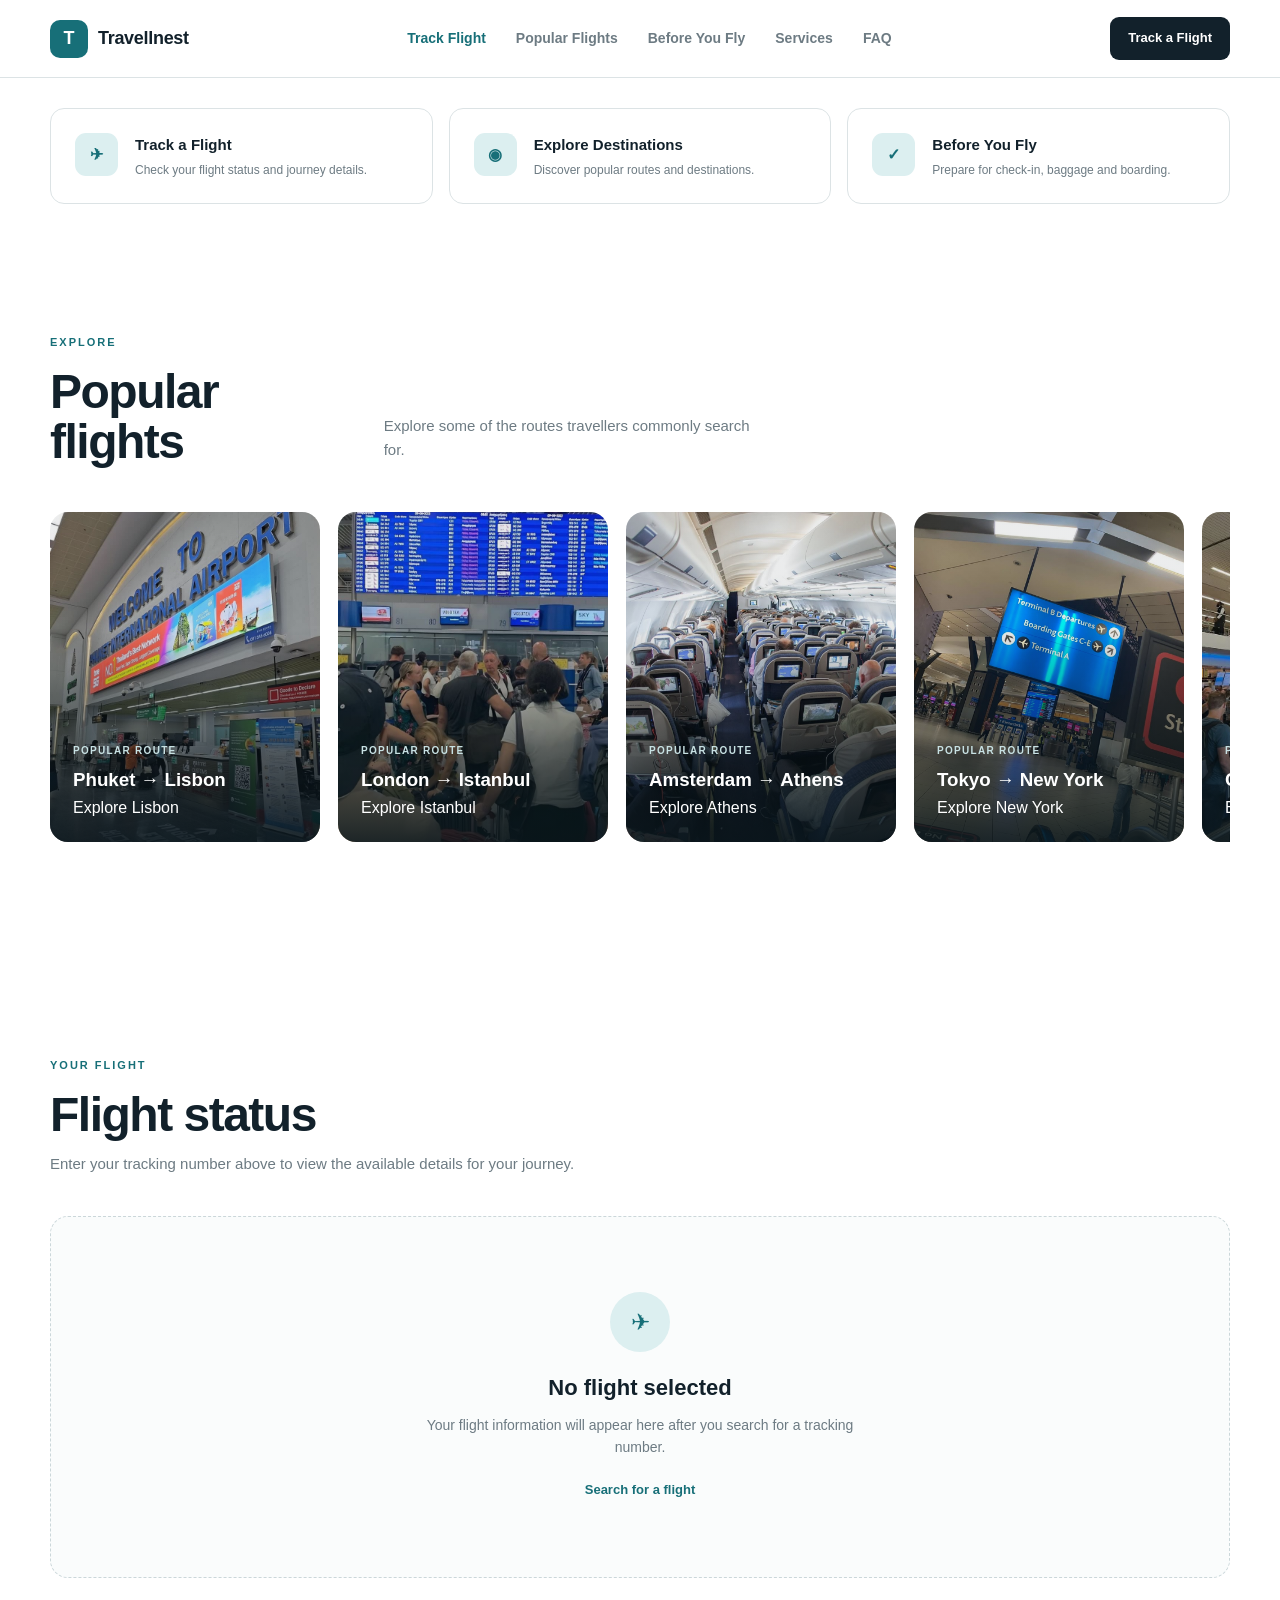
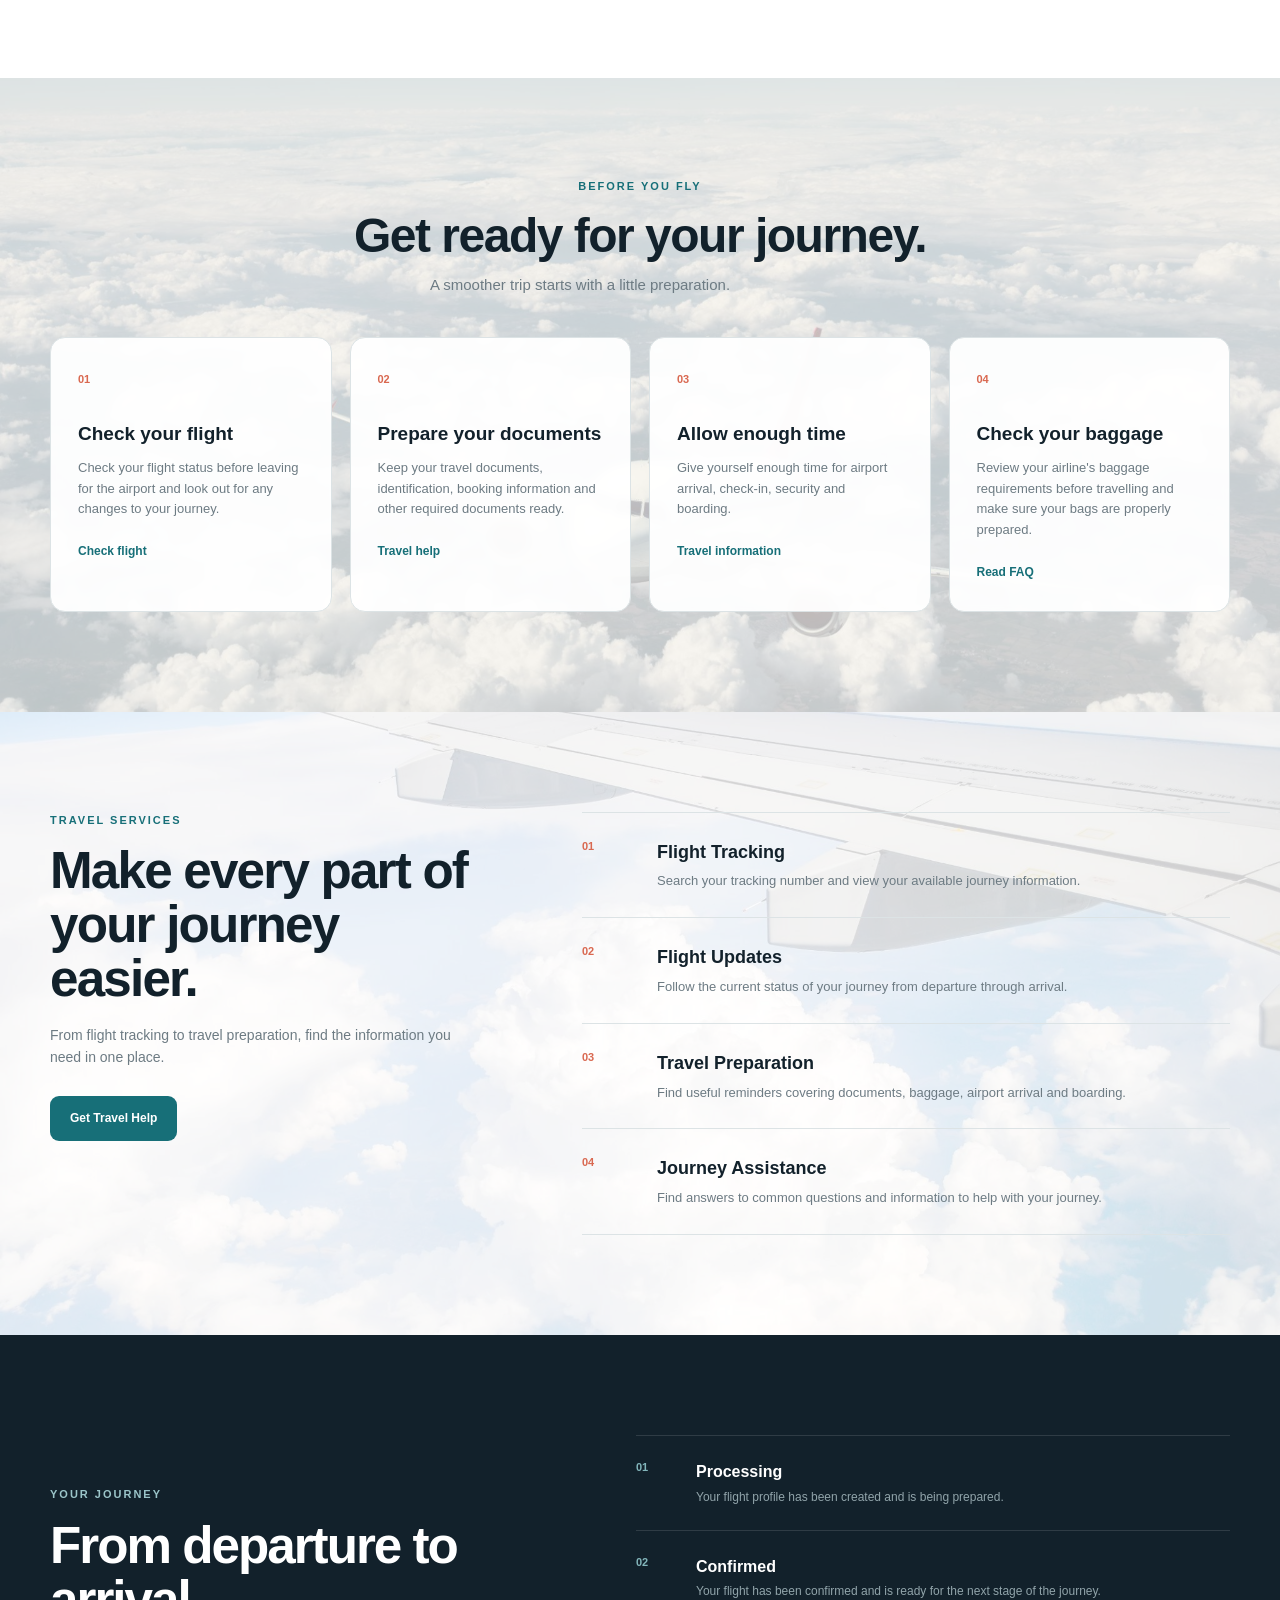
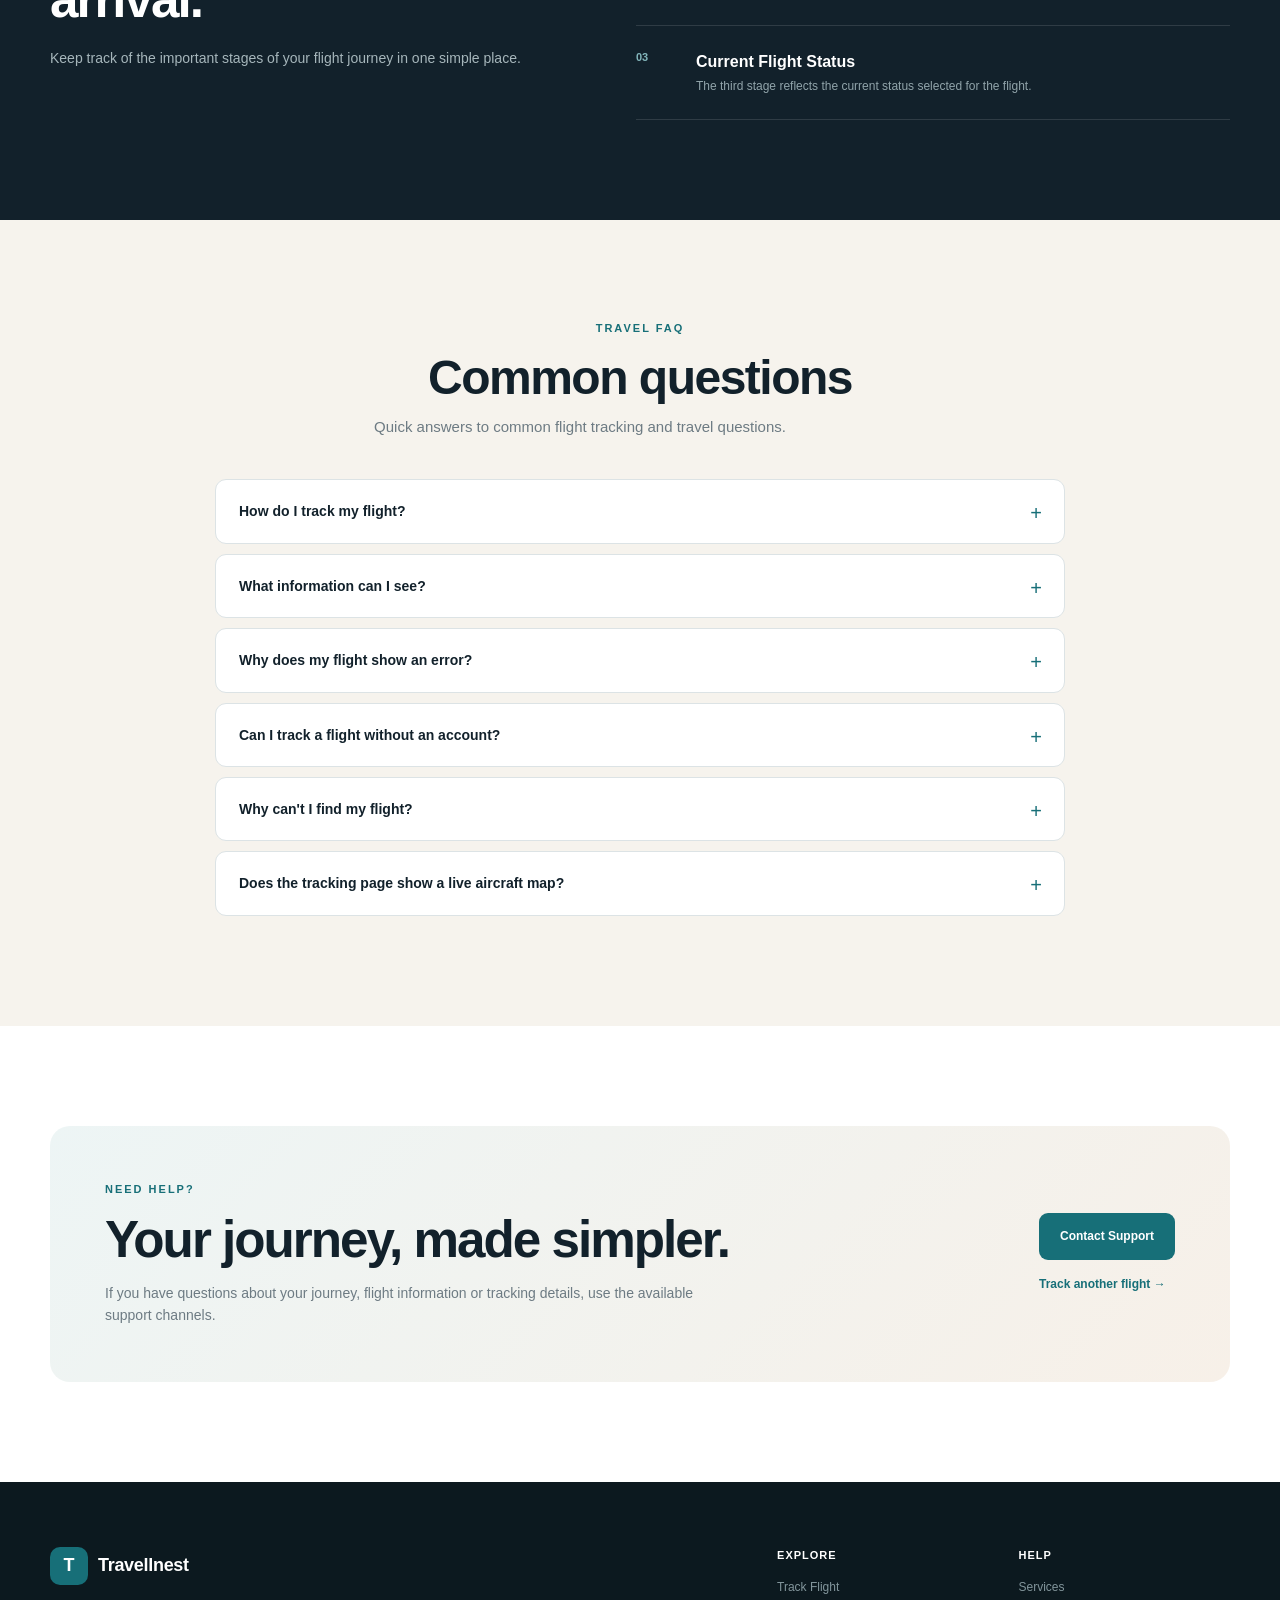
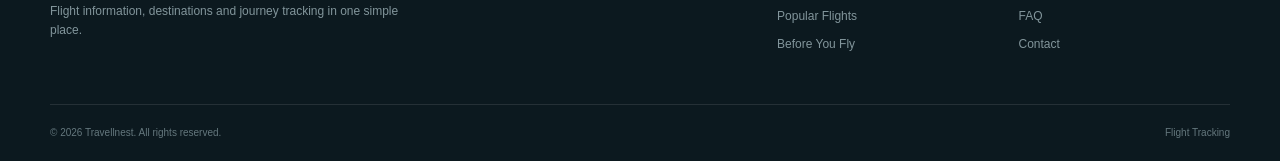
==== commit a0f63d1a: "Update flight website and favicon" ====
--- a/index.html
+++ b/index.html
@@ -19,6 +19,8 @@
   <title>
     Flight Tracking
   </title>
+
+  <link rel="icon" href="imgs/fav-icon.png" type="image/png">
 
   <link
     rel="stylesheet"
@@ -119,168 +121,6 @@
   ====================================================== -->
 
   <main>
-
-
-    <!-- =====================================================
-         HERO
-    ====================================================== -->
-
-    <section class="hero airplane-bg airplane-1">
-
-      <div class="container hero-grid">
-
-        <div class="hero-content">
-
-          <div class="eyebrow">
-            YOUR JOURNEY STARTS HERE
-          </div>
-
-
-          <h1>
-            Travel with
-            <span>confidence.</span>
-          </h1>
-
-
-          <p class="hero-description">
-
-            Track your flight, explore your journey details,
-            and find useful travel information before you fly.
-
-          </p>
-
-
-          <!-- TRACKING FORM -->
-
-          <form
-            id="trackingForm"
-            class="tracking-form"
-          >
-
-            <label for="trackingNumber">
-              Flight tracking number
-            </label>
-
-
-            <div class="tracking-input-row">
-
-              <input
-                type="text"
-                id="trackingNumber"
-                name="trackingNumber"
-                placeholder="Enter tracking number"
-                autocomplete="off"
-                required
-              >
-
-
-              <button
-                type="submit"
-                id="trackButton"
-              >
-                Track Flight
-              </button>
-
-            </div>
-
-
-            <p class="tracking-hint">
-
-              Enter the tracking number provided with
-              your flight document.
-
-            </p>
-
-
-            <p
-              id="trackingMessage"
-              class="tracking-message"
-            ></p>
-
-          </form>
-
-        </div>
-
-
-        <!-- HERO VISUAL -->
-
-        <div class="hero-visual">
-
-          <div class="hero-card">
-
-            <div class="hero-card-top">
-
-              <span>
-                FLIGHT TRACKING
-              </span>
-
-              <span class="status-dot"></span>
-
-            </div>
-
-
-            <div class="hero-route">
-
-              <div class="hero-airport">
-
-                <strong>
-                  BOS
-                </strong>
-
-                <span>
-                  Boston
-                </span>
-
-              </div>
-
-
-              <div class="hero-plane">
-
-                <span>
-                  ✈
-                </span>
-
-                <div class="hero-line"></div>
-
-              </div>
-
-
-              <div class="hero-airport">
-
-                <strong>
-                  LIL
-                </strong>
-
-                <span>
-                  Lille
-                </span>
-
-              </div>
-
-            </div>
-
-
-            <div class="hero-card-footer">
-
-              <span>
-                FLIGHT STATUS
-              </span>
-
-              <span>
-                TRACKING AVAILABLE
-              </span>
-
-            </div>
-
-          </div>
-
-        </div>
-
-      </div>
-
-    </section>
-
-
 
     <!-- =====================================================
          QUICK ACCESS
--- a/style.css
+++ b/style.css
@@ -354,14 +354,6 @@
 }
 
 
-.airplane-1 {
-
-background-image:
-url("imgs/airplane 1.png");
-
-}
-
-
 .airplane-2 {
 
 background-image:
@@ -379,91 +371,9 @@
 
 
 /* =========================================================
-HERO
+EYEBROW
 ========================================================= */
 
-.hero {
-
-position: relative;
-
-overflow: hidden;
-
-background:
-linear-gradient(
-135deg,
-rgba(237, 245, 245, 0.88) 0%,
-rgba(248, 245, 239, 0.86) 60%,
-rgba(244, 235, 228, 0.88) 100%
-);
-
-padding: 100px 0 90px;
-
-}
-
-
-.hero::before {
-
-content: "";
-
-position: absolute;
-
-width: 500px;
-
-height: 500px;
-
-border-radius: 50%;
-
-background:
-rgba(23, 111, 120, 0.07);
-
-right: -180px;
-
-top: -180px;
-
-}
-
-
-.hero::after {
-
-content: "";
-
-position: absolute;
-
-width: 300px;
-
-height: 300px;
-
-border-radius: 50%;
-
-background:
-rgba(217, 104, 80, 0.06);
-
-left: -130px;
-
-bottom: -150px;
-
-}
-
-
-.hero-grid {
-
-display: grid;
-
-grid-template-columns:
-1.05fr
-0.95fr;
-
-align-items: center;
-
-gap: 80px;
-
-position: relative;
-
-z-index: 2;
-
-}
-
-
 .eyebrow {
 
 color: var(--teal);
@@ -475,47 +385,6 @@
 letter-spacing: 2px;
 
 margin-bottom: 15px;
-
-}
-
-
-.hero h1 {
-
-max-width: 680px;
-
-font-size: clamp(
-48px,
-6vw,
-76px
-);
-
-line-height: 0.98;
-
-letter-spacing: -3px;
-
-font-weight: 800;
-
-}
-
-
-.hero h1 span {
-
-color: var(--teal);
-
-display: block;
-
-}
-
-
-.hero-description {
-
-max-width: 570px;
-
-color: var(--muted);
-
-font-size: 17px;
-
-margin-top: 26px;
 
 }
 
@@ -651,61 +520,6 @@
 }
 
 
-/* =========================================================
-HERO VISUAL
-========================================================= */
-
-.hero-visual {
-
-display: flex;
-
-justify-content: center;
-
-}
-
-
-.hero-card {
-
-width: min(
-100%,
-460px
-);
-
-background: var(--ink);
-
-color: var(--white);
-
-padding: 30px;
-
-border-radius: 22px;
-
-box-shadow:
-0 30px 70px rgba(18, 33, 43, 0.2);
-
-transform: rotate(2deg);
-
-}
-
-
-.hero-card-top {
-
-display: flex;
-
-justify-content: space-between;
-
-align-items: center;
-
-color: #b8c8cd;
-
-font-size: 10px;
-
-letter-spacing: 1.5px;
-
-font-weight: 700;
-
-}
-
-
 .status-dot {
 
 width: 9px;
@@ -718,116 +532,6 @@
 
 box-shadow:
 0 0 0 5px rgba(87, 185, 140, 0.12);
-
-}
-
-
-.hero-route {
-
-display: grid;
-
-grid-template-columns:
-1fr
-1.4fr
-1fr;
-
-align-items: center;
-
-gap: 15px;
-
-margin: 70px 0;
-
-}
-
-
-.hero-airport {
-
-display: flex;
-
-flex-direction: column;
-
-}
-
-
-.hero-airport:last-child {
-
-text-align: right;
-
-}
-
-
-.hero-airport strong {
-
-font-size: 36px;
-
-line-height: 1;
-
-}
-
-
-.hero-airport span {
-
-color: #94a7ad;
-
-font-size: 11px;
-
-margin-top: 8px;
-
-}
-
-
-.hero-plane {
-
-display: flex;
-
-flex-direction: column;
-
-align-items: center;
-
-gap: 9px;
-
-}
-
-
-.hero-plane span {
-
-font-size: 22px;
-
-}
-
-
-.hero-line {
-
-width: 100%;
-
-height: 1px;
-
-background:
-repeating-linear-gradient(
-to right,
-#71858b 0,
-#71858b 6px,
-transparent 6px,
-transparent 12px
-);
-
-}
-
-
-.hero-card-footer {
-
-display: flex;
-
-justify-content: space-between;
-
-color: #9eb0b5;
-
-border-top:
-1px solid rgba(255,255,255,0.12);
-
-padding-top: 18px;
-
-font-size: 11px;
 
 }
 
@@ -2881,147 +2585,118 @@
 
 
 /* =========================================================
+TABLET / MOBILE NAVIGATION
+========================================================= */
+
+@media (max-width: 950px) {
+
+.header-nav {
+
+display: none;
+
+position: absolute;
+
+top: calc(100% + 1px);
+
+left: 0;
+
+right: 0;
+
+padding: 12px 14px;
+
+background: var(--white);
+
+border-bottom: 1px solid var(--line);
+
+box-shadow:
+0 15px 30px rgba(18, 33, 43, 0.08);
+
+flex-direction: column;
+
+align-items: stretch;
+
+gap: 3px;
+
+}
+
+
+.header-nav.mobile-open {
+
+display: flex;
+
+}
+
+
+.header-nav a {
+
+padding: 13px 12px;
+
+border-radius: 8px;
+
+}
+
+
+.header-nav a:hover {
+
+background: var(--soft);
+
+}
+
+
+.mobile-menu-button {
+
+display: flex;
+
+}
+
+
+.quick-grid {
+
+grid-template-columns: 1fr;
+
+}
+
+
+.before-grid {
+
+grid-template-columns:
+repeat(2, 1fr);
+
+}
+
+
+.services-layout {
+
+grid-template-columns: 1fr;
+
+gap: 50px;
+
+}
+
+
+.journey-info-card {
+
+grid-template-columns: 1fr;
+
+gap: 50px;
+
+}
+
+
+.contact-card {
+
+flex-direction: column;
+
+align-items: flex-start;
+
+}
+
+}
+
+
+/* =========================================================
 MOBILE
 ========================================================= */
-
-@media (max-width: 950px) {
-
-.header-nav {
-
-display: none;
-
-position: absolute;
-
-top: calc(100% + 1px);
-
-left: 0;
-
-right: 0;
-
-padding: 12px 14px;
-
-background: var(--white);
-
-border-bottom: 1px solid var(--line);
-
-box-shadow:
-0 15px 30px rgba(18, 33, 43, 0.08);
-
-flex-direction: column;
-
-align-items: stretch;
-
-gap: 3px;
-
-}
-
-
-.header-nav.mobile-open {
-
-display: flex;
-
-}
-
-
-.header-nav a {
-
-padding: 13px 12px;
-
-border-radius: 8px;
-
-}
-
-
-.header-nav a:hover {
-
-background: var(--soft);
-
-}
-
-
-.mobile-menu-button {
-
-display: flex;
-
-}
-
-
-.hero-grid {
-
-grid-template-columns: 1fr;
-
-gap: 55px;
-
-}
-
-
-.hero-content {
-
-text-align: center;
-
-}
-
-
-.hero-description,
-.tracking-form {
-
-margin-left: auto;
-
-margin-right: auto;
-
-}
-
-
-.hero-visual {
-
-padding: 0 20px;
-
-}
-
-
-.quick-grid {
-
-grid-template-columns: 1fr;
-
-}
-
-
-.before-grid {
-
-grid-template-columns:
-repeat(2, 1fr);
-
-}
-
-
-.services-layout {
-
-grid-template-columns: 1fr;
-
-gap: 50px;
-
-}
-
-
-.journey-info-card {
-
-grid-template-columns: 1fr;
-
-gap: 50px;
-
-}
-
-
-.contact-card {
-
-flex-direction: column;
-
-align-items: flex-start;
-
-}
-
-}
-
 
 @media (max-width: 700px) {
 
@@ -3056,22 +2731,6 @@
 }
 
 
-.hero {
-
-padding: 70px 0;
-
-}
-
-
-.hero h1 {
-
-font-size: 48px;
-
-letter-spacing: -2px;
-
-}
-
-
 .tracking-input-row {
 
 flex-direction: column;
@@ -3098,27 +2757,6 @@
 height: 64px;
 
 font-size: 15px;
-
-}
-
-
-.hero-card {
-
-padding: 23px;
-
-}
-
-
-.hero-route {
-
-margin: 50px 0;
-
-}
-
-
-.hero-airport strong {
-
-font-size: 28px;
 
 }
 
@@ -3243,18 +2881,15 @@
 }
 
 
+/* =========================================================
+SMALL MOBILE
+========================================================= */
+
 @media (max-width: 430px) {
 
 .header-button {
 
 display: none;
-
-}
-
-
-.hero h1 {
-
-font-size: 42px;
 
 }
 
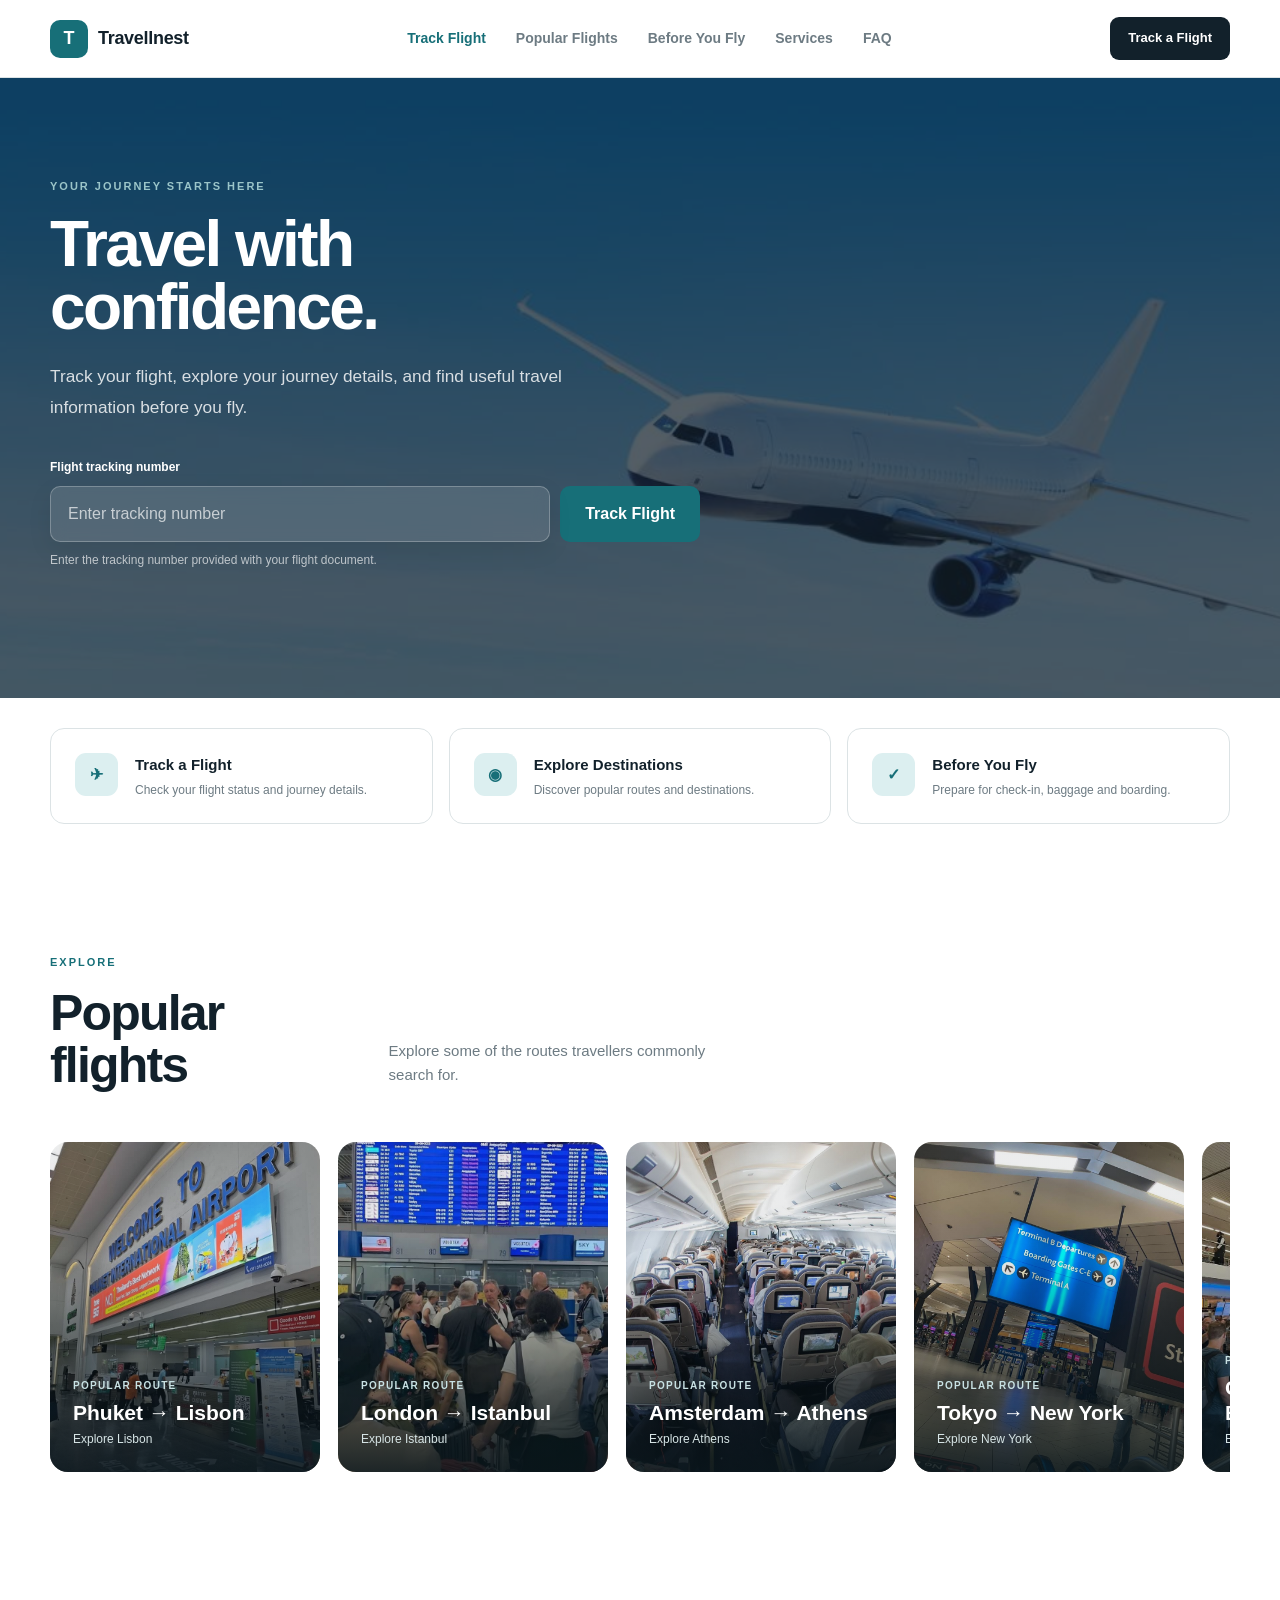
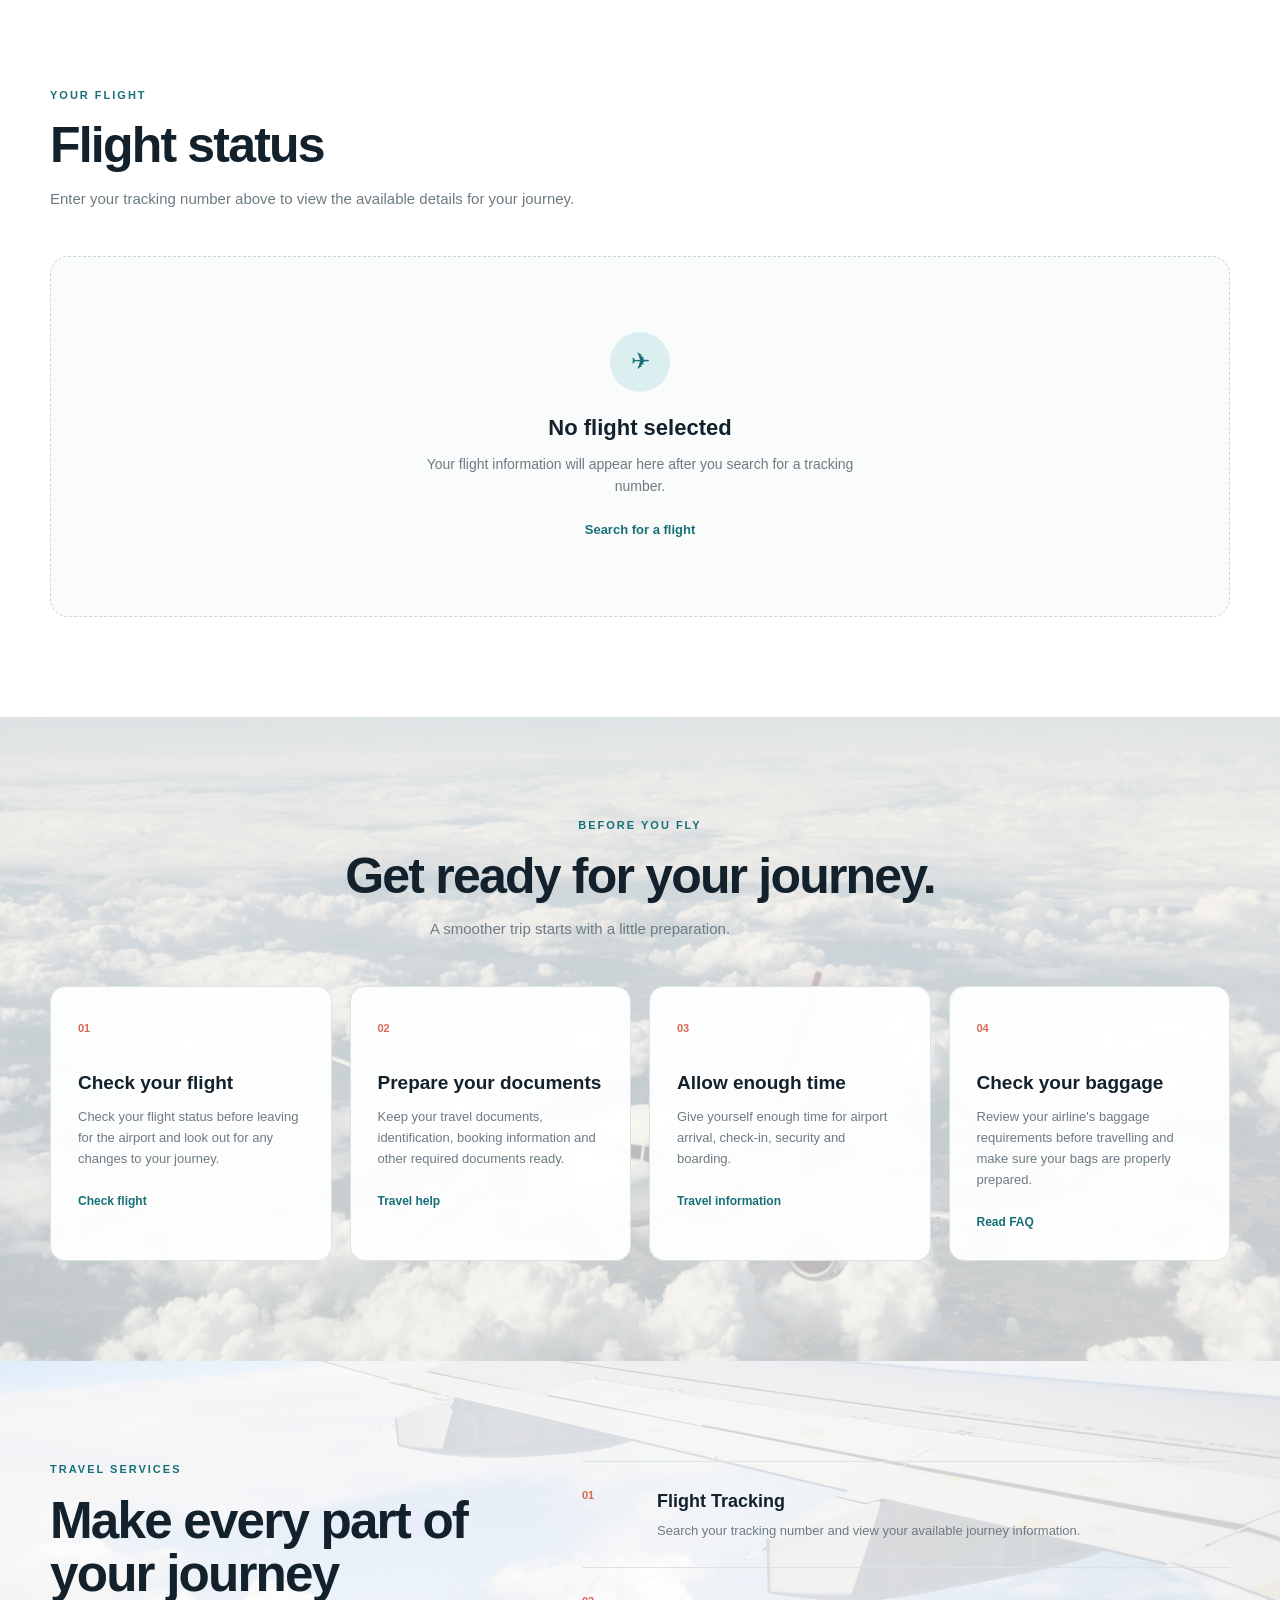
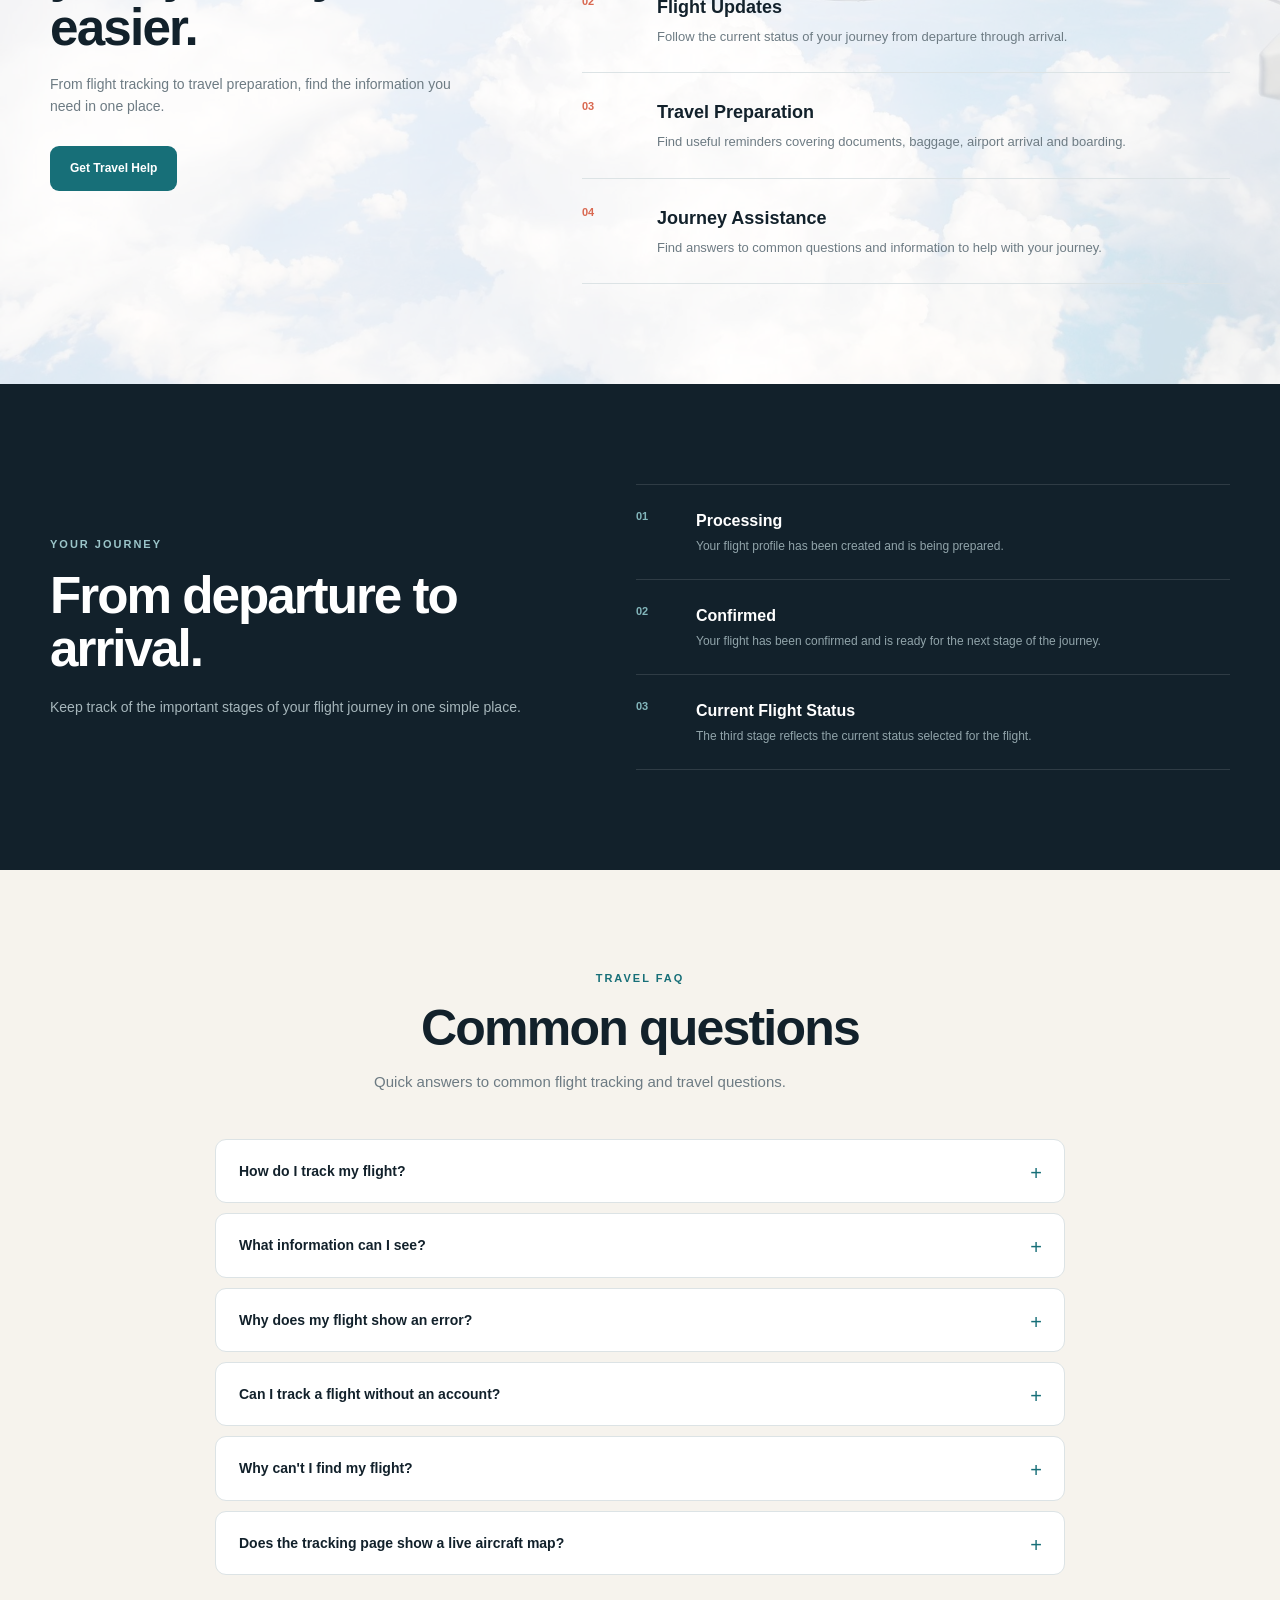
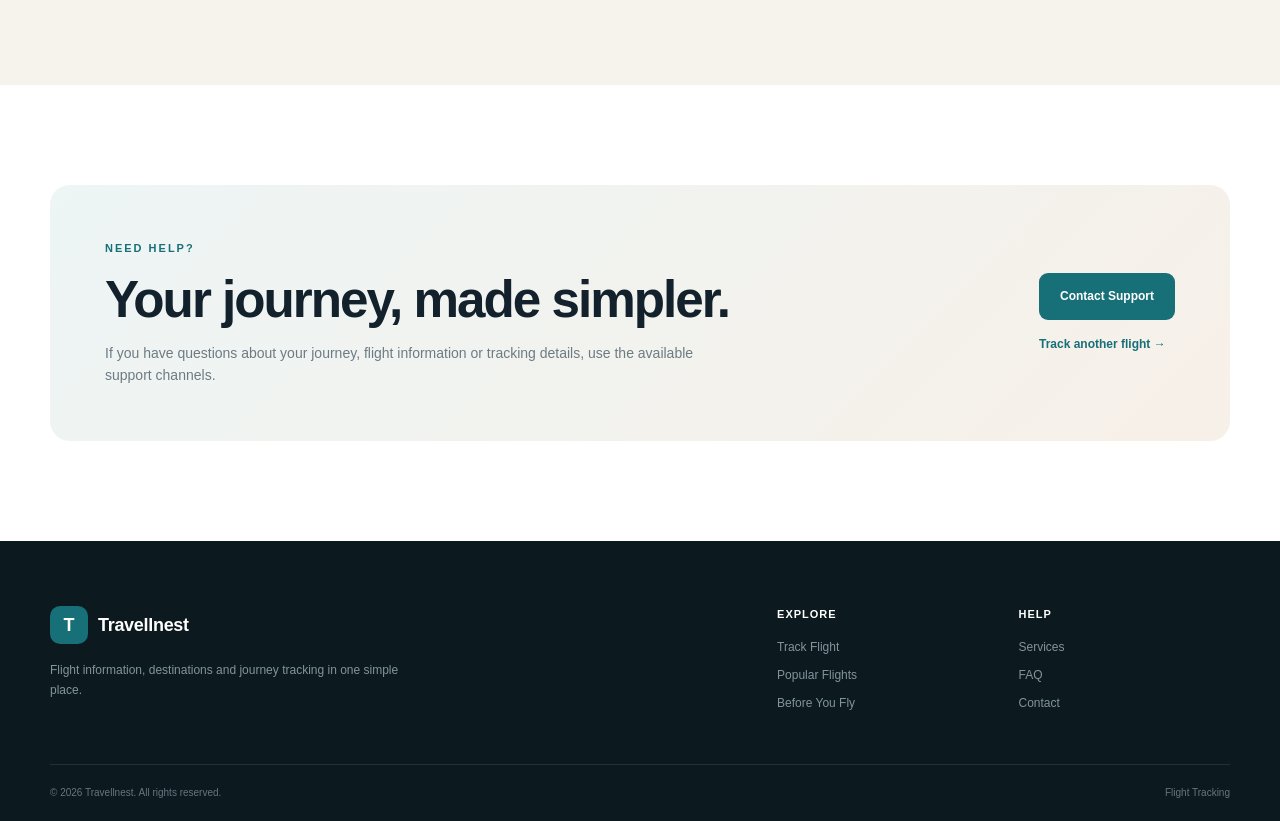
==== commit bda0e451: "Adjust mobile tracking input" ====
--- a/index.html
+++ b/index.html
@@ -6,15 +6,9 @@
 
   <meta charset="UTF-8">
 
-  <meta
-    name="viewport"
-    content="width=device-width, initial-scale=1.0"
-  >
-
-  <meta
-    name="description"
-    content="Track your flight, explore popular destinations, and prepare for your journey."
-  >
+  <meta name="viewport" content="width=device-width, initial-scale=1.0">
+
+  <meta name="description" content="Track your flight, explore popular destinations, and prepare for your journey.">
 
   <title>
     Flight Tracking
@@ -22,10 +16,7 @@
 
   <link rel="icon" href="imgs/fav-icon.png" type="image/png">
 
-  <link
-    rel="stylesheet"
-    href="style.css"
-  >
+  <link rel="stylesheet" href="style.css">
 
 </head>
 
@@ -39,10 +30,7 @@
 
     <div class="container header-inner">
 
-      <a
-        href="index.html"
-        class="brand"
-      >
+      <a href="index.html" class="brand">
 
         <span class="brand-mark">
           T
@@ -55,15 +43,9 @@
       </a>
 
 
-      <nav
-        class="header-nav"
-        id="headerNav"
-      >
-
-        <a
-          href="#track"
-          class="active"
-        >
+      <nav class="header-nav" id="headerNav">
+
+        <a href="#track" class="active">
           Track Flight
         </a>
 
@@ -86,23 +68,15 @@
       </nav>
 
 
-      <a
-        href="#track"
-        class="header-button"
-      >
+      <a href="#track" class="header-button">
         Track a Flight
       </a>
 
 
       <!-- MOBILE MENU BUTTON -->
 
-      <button
-        type="button"
-        class="mobile-menu-button"
-        id="mobileMenuButton"
-        aria-label="Open menu"
-        aria-expanded="false"
-      >
+      <button type="button" class="mobile-menu-button" id="mobileMenuButton" aria-label="Open menu"
+        aria-expanded="false">
 
         <span></span>
         <span></span>
@@ -122,6 +96,76 @@
 
   <main>
 
+
+    <!-- =====================================================
+         HERO
+    ====================================================== -->
+
+    <section class="hero airplane-bg airplane-1">
+
+      <div class="container hero-grid">
+
+        <div class="hero-content">
+
+          <div class="eyebrow">
+            YOUR JOURNEY STARTS HERE
+          </div>
+
+
+          <h1>
+            Travel with
+            <span>confidence.</span>
+          </h1>
+
+
+          <p class="hero-description">
+
+            Track your flight, explore your journey details,
+            and find useful travel information before you fly.
+
+          </p>
+
+
+          <!-- TRACKING FORM -->
+
+          <form id="trackingForm" class="tracking-form">
+
+            <label for="trackingNumber">
+              Flight tracking number
+            </label>
+
+
+            <div class="tracking-input-row">
+
+              <input type="text" id="trackingNumber" name="trackingNumber" placeholder="Enter tracking number"
+                autocomplete="off" required>
+
+
+              <button type="submit" id="trackButton">
+                Track Flight
+              </button>
+
+            </div>
+
+
+            <p class="tracking-hint">
+
+              Enter the tracking number provided with
+              your flight document.
+
+            </p>
+
+
+            <p id="trackingMessage" class="tracking-message"></p>
+
+          </form>
+
+        </div>
+
+      </div>
+
+    </section>
+
     <!-- =====================================================
          QUICK ACCESS
     ====================================================== -->
@@ -133,10 +177,7 @@
         <div class="quick-grid">
 
 
-          <a
-            href="#track"
-            class="quick-card"
-          >
+          <a href="#track" class="quick-card">
 
             <div class="quick-icon">
               ✈
@@ -158,10 +199,7 @@
 
 
 
-          <a
-            href="#popular-flights"
-            class="quick-card"
-          >
+          <a href="#popular-flights" class="quick-card">
 
             <div class="quick-icon">
               ◉
@@ -183,10 +221,7 @@
 
 
 
-          <a
-            href="#before-you-fly"
-            class="quick-card"
-          >
+          <a href="#before-you-fly" class="quick-card">
 
             <div class="quick-icon">
               ✓
@@ -219,10 +254,7 @@
          POPULAR FLIGHTS
     ====================================================== -->
 
-    <section
-      id="popular-flights"
-      class="popular-section"
-    >
+    <section id="popular-flights" class="popular-section">
 
       <div class="container">
 
@@ -254,15 +286,9 @@
         <div class="popular-grid">
 
 
-          <a
-            href="#track"
-            class="destination-card"
-          >
-
-            <img
-              src="imgs/phuket.png"
-              alt="Lisbon"
-            >
+          <a href="#track" class="destination-card">
+
+            <img src="imgs/phuket.png" alt="Lisbon">
 
             <div class="destination-overlay">
 
@@ -284,15 +310,9 @@
 
 
 
-          <a
-            href="#track"
-            class="destination-card"
-          >
-
-            <img
-              src="imgs/terminalwithlugage.png"
-              alt="Istanbul"
-            >
+          <a href="#track" class="destination-card">
+
+            <img src="imgs/terminalwithlugage.png" alt="Istanbul">
 
             <div class="destination-overlay">
 
@@ -314,15 +334,9 @@
 
 
 
-          <a
-            href="#track"
-            class="destination-card"
-          >
-
-            <img
-              src="imgs/seats.png"
-              alt="Athens"
-            >
+          <a href="#track" class="destination-card">
+
+            <img src="imgs/seats.png" alt="Athens">
 
             <div class="destination-overlay">
 
@@ -344,15 +358,9 @@
 
 
 
-          <a
-            href="#track"
-            class="destination-card"
-          >
-
-            <img
-              src="imgs/onseatat terminal.png"
-              alt="New York"
-            >
+          <a href="#track" class="destination-card">
+
+            <img src="imgs/onseatat terminal.png" alt="New York">
 
             <div class="destination-overlay">
 
@@ -374,15 +382,9 @@
 
 
 
-          <a
-            href="#track"
-            class="destination-card"
-          >
-
-            <img
-              src="imgs/lauguage.png"
-              alt="Bangkok"
-            >
+          <a href="#track" class="destination-card">
+
+            <img src="imgs/lauguage.png" alt="Bangkok">
 
             <div class="destination-overlay">
 
@@ -404,15 +406,9 @@
 
 
 
-          <a
-            href="#track"
-            class="destination-card"
-          >
-
-            <img
-              src="imgs/boardingOutside.png"
-              alt="Vancouver"
-            >
+          <a href="#track" class="destination-card">
+
+            <img src="imgs/boardingOutside.png" alt="Vancouver">
 
             <div class="destination-overlay">
 
@@ -445,10 +441,7 @@
          TRACKING RESULT
     ====================================================== -->
 
-    <section
-      id="track"
-      class="tracking-section"
-    >
+    <section id="track" class="tracking-section">
 
       <div class="container">
 
@@ -474,10 +467,7 @@
 
         <!-- EMPTY STATE -->
 
-        <div
-          id="trackingEmpty"
-          class="tracking-empty"
-        >
+        <div id="trackingEmpty" class="tracking-empty">
 
           <div class="empty-icon">
             ✈
@@ -502,10 +492,7 @@
 
         <!-- FLIGHT RESULT -->
 
-        <div
-          id="flightResult"
-          class="flight-result hidden"
-        >
+        <div id="flightResult" class="flight-result hidden">
 
 
           <div class="flight-result-header">
@@ -530,10 +517,7 @@
             </div>
 
 
-            <div
-              id="resultStatus"
-              class="flight-status"
-            >
+            <div id="resultStatus" class="flight-status">
               --
             </div>
 
@@ -759,16 +743,10 @@
             <div class="journey-progress">
 
 
-              <div
-                class="progress-line"
-                id="progressLine"
-              ></div>
-
-
-              <div
-                class="progress-step"
-                data-status="Processing"
-              >
+              <div class="progress-line" id="progressLine"></div>
+
+
+              <div class="progress-step" data-status="Processing">
 
                 <div class="progress-circle">
                   1
@@ -781,10 +759,7 @@
               </div>
 
 
-              <div
-                class="progress-step"
-                data-status="Confirmed"
-              >
+              <div class="progress-step" data-status="Confirmed">
 
                 <div class="progress-circle">
                   2
@@ -797,10 +772,7 @@
               </div>
 
 
-              <div
-                class="progress-step"
-                data-status="current"
-              >
+              <div class="progress-step" data-status="current">
 
                 <div class="progress-circle">
                   3
@@ -822,10 +794,7 @@
 
           <!-- ERROR -->
 
-          <div
-            id="flightError"
-            class="flight-error hidden"
-          >
+          <div id="flightError" class="flight-error hidden">
 
             <div class="error-icon">
               !
@@ -864,10 +833,7 @@
          BEFORE YOU FLY
     ====================================================== -->
 
-    <section
-      id="before-you-fly"
-      class="before-section airplane-bg airplane-2"
-    >
+    <section id="before-you-fly" class="before-section airplane-bg airplane-2">
 
       <div class="container">
 
@@ -999,10 +965,7 @@
          TRAVEL SERVICES
     ====================================================== -->
 
-    <section
-      id="services"
-      class="services-section airplane-bg airplane-3"
-    >
+    <section id="services" class="services-section airplane-bg airplane-3">
 
       <div class="container">
 
@@ -1027,10 +990,7 @@
             </p>
 
 
-            <a
-              href="#contact"
-              class="primary-button"
-            >
+            <a href="#contact" class="primary-button">
               Get Travel Help
             </a>
 
@@ -1261,10 +1221,7 @@
          FAQ
     ====================================================== -->
 
-    <section
-      id="faq"
-      class="faq-section"
-    >
+    <section id="faq" class="faq-section">
 
       <div class="container">
 
@@ -1403,10 +1360,7 @@
          CONTACT
     ====================================================== -->
 
-    <section
-      id="contact"
-      class="contact-section"
-    >
+    <section id="contact" class="contact-section">
 
       <div class="container">
 
@@ -1437,17 +1391,11 @@
 
           <div class="contact-actions">
 
-            <a
-              href="mailto:info@Travellnest.com"
-              class="contact-button"
-            >
+            <a href="mailto:info@Travellnest.com" class="contact-button">
               Contact Support
             </a>
 
-            <a
-              href="#track"
-              class="contact-link"
-            >
+            <a href="#track" class="contact-link">
               Track another flight →
             </a>
 
@@ -1476,10 +1424,7 @@
 
       <div class="footer-brand">
 
-        <a
-          href="index.html"
-          class="brand"
-        >
+        <a href="index.html" class="brand">
 
           <span class="brand-mark">
             T
@@ -1571,26 +1516,15 @@
        FREE / TEST FLIGHT POPUP
   ====================================================== -->
 
-  <div
-    id="flightAccessPopup"
-    class="flight-popup hidden"
-  >
-
-    <div
-      class="flight-popup-overlay"
-      onclick="closeFlightAccessPopup()"
-    ></div>
+  <div id="flightAccessPopup" class="flight-popup hidden">
+
+    <div class="flight-popup-overlay" onclick="closeFlightAccessPopup()"></div>
 
 
     <div class="flight-popup-card">
 
 
-      <button
-        type="button"
-        class="flight-popup-close"
-        onclick="closeFlightAccessPopup()"
-        aria-label="Close"
-      >
+      <button type="button" class="flight-popup-close" onclick="closeFlightAccessPopup()" aria-label="Close">
         ×
       </button>
 
@@ -1616,11 +1550,7 @@
       </p>
 
 
-      <button
-        type="button"
-        class="flight-popup-button"
-        onclick="closeFlightAccessPopup()"
-      >
+      <button type="button" class="flight-popup-button" onclick="closeFlightAccessPopup()">
         Continue
       </button>
 
@@ -1703,4 +1633,4 @@
 
 </body>
 
-</html>
+</html>
--- a/style.css
+++ b/style.css
@@ -4,35 +4,35 @@
 
 :root {
 
---ink: #12212b;
---ink-light: #263943;
---muted: #6d7b83;
-
---paper: #ffffff;
---cream: #f6f3ed;
---soft: #eef3f4;
-
---line: #dce3e5;
-
---teal: #176f78;
---teal-dark: #10535b;
---teal-light: #dceff0;
-
---coral: #d96850;
---yellow: #e9c76b;
-
---green: #27805e;
---green-light: #e2f3eb;
-
---red: #b94d43;
---red-light: #f9e7e5;
-
---white: #ffffff;
-
---shadow:
-0 20px 60px rgba(18, 33, 43, 0.08);
-
---radius: 18px;
+  --ink: #12212b;
+  --ink-light: #263943;
+  --muted: #6d7b83;
+
+  --paper: #ffffff;
+  --cream: #f6f3ed;
+  --soft: #eef3f4;
+
+  --line: #dce3e5;
+
+  --teal: #176f78;
+  --teal-dark: #10535b;
+  --teal-light: #dceff0;
+
+  --coral: #d96850;
+  --yellow: #e9c76b;
+
+  --green: #27805e;
+  --green-light: #e2f3eb;
+
+  --red: #b94d43;
+  --red-light: #f9e7e5;
+
+  --white: #ffffff;
+
+  --shadow:
+    0 20px 60px rgba(18, 33, 43, 0.08);
+
+  --radius: 18px;
 
 }
 
@@ -43,52 +43,52 @@
 
 * {
 
-box-sizing: border-box;
-
-margin: 0;
-
-padding: 0;
+  box-sizing: border-box;
+
+  margin: 0;
+
+  padding: 0;
 
 }
 
 
 html {
 
-scroll-behavior: smooth;
+  scroll-behavior: smooth;
 
 }
 
 
 body {
 
-font-family:
-Arial,
-Helvetica,
-sans-serif;
-
-color: var(--ink);
-
-background: var(--paper);
-
-line-height: 1.6;
+  font-family:
+    Arial,
+    Helvetica,
+    sans-serif;
+
+  color: var(--ink);
+
+  background: var(--paper);
+
+  line-height: 1.6;
 
 }
 
 
 img {
 
-max-width: 100%;
-
-display: block;
+  max-width: 100%;
+
+  display: block;
 
 }
 
 
 a {
 
-color: inherit;
-
-text-decoration: none;
+  color: inherit;
+
+  text-decoration: none;
 
 }
 
@@ -96,7 +96,7 @@
 button,
 input {
 
-font: inherit;
+  font: inherit;
 
 }
 
@@ -107,12 +107,12 @@
 
 .container {
 
-width: min(
-1180px,
-calc(100% - 40px)
-);
-
-margin: 0 auto;
+  width: min(
+    1180px,
+    calc(100% - 40px)
+  );
+
+  margin: 0 auto;
 
 }
 
@@ -123,107 +123,109 @@
 
 .site-header {
 
-height: 78px;
-
-background: rgba(255, 255, 255, 0.96);
-
-border-bottom: 1px solid var(--line);
-
-position: sticky;
-
-top: 0;
-
-z-index: 100;
+  height: 78px;
+
+  background:
+    rgba(255, 255, 255, 0.96);
+
+  border-bottom:
+    1px solid var(--line);
+
+  position: sticky;
+
+  top: 0;
+
+  z-index: 100;
 
 }
 
 
 .header-inner {
 
-height: 100%;
-
-display: flex;
-
-align-items: center;
-
-justify-content: space-between;
-
-gap: 30px;
-
-position: relative;
+  height: 100%;
+
+  display: flex;
+
+  align-items: center;
+
+  justify-content: space-between;
+
+  gap: 30px;
+
+  position: relative;
 
 }
 
 
 .brand {
 
-display: inline-flex;
-
-align-items: center;
-
-gap: 10px;
-
-flex-shrink: 0;
+  display: inline-flex;
+
+  align-items: center;
+
+  gap: 10px;
+
+  flex-shrink: 0;
 
 }
 
 
 .brand-mark {
 
-width: 38px;
-
-height: 38px;
-
-display: flex;
-
-align-items: center;
-
-justify-content: center;
-
-background: var(--teal);
-
-color: var(--white);
-
-font-size: 18px;
-
-font-weight: 700;
-
-border-radius: 10px;
+  width: 38px;
+
+  height: 38px;
+
+  display: flex;
+
+  align-items: center;
+
+  justify-content: center;
+
+  background: var(--teal);
+
+  color: var(--white);
+
+  font-size: 18px;
+
+  font-weight: 700;
+
+  border-radius: 10px;
 
 }
 
 
 .brand-text {
 
-font-size: 18px;
-
-font-weight: 700;
-
-letter-spacing: -0.3px;
+  font-size: 18px;
+
+  font-weight: 700;
+
+  letter-spacing: -0.3px;
 
 }
 
 
 .header-nav {
 
-display: flex;
-
-align-items: center;
-
-gap: 30px;
+  display: flex;
+
+  align-items: center;
+
+  gap: 30px;
 
 }
 
 
 .header-nav a {
 
-color: var(--muted);
-
-font-size: 14px;
-
-font-weight: 600;
-
-transition: 0.2s ease;
+  color: var(--muted);
+
+  font-size: 14px;
+
+  font-weight: 600;
+
+  transition: 0.2s ease;
 
 }
 
@@ -231,33 +233,33 @@
 .header-nav a:hover,
 .header-nav a.active {
 
-color: var(--teal);
+  color: var(--teal);
 
 }
 
 
 .header-button {
 
-background: var(--ink);
-
-color: var(--white);
-
-padding: 11px 18px;
-
-border-radius: 9px;
-
-font-size: 13px;
-
-font-weight: 700;
-
-transition: 0.2s ease;
+  background: var(--ink);
+
+  color: var(--white);
+
+  padding: 11px 18px;
+
+  border-radius: 9px;
+
+  font-size: 13px;
+
+  font-weight: 700;
+
+  transition: 0.2s ease;
 
 }
 
 
 .header-button:hover {
 
-background: var(--teal);
+  background: var(--teal);
 
 }
 
@@ -268,44 +270,45 @@
 
 .mobile-menu-button {
 
-display: none;
-
-width: 42px;
-
-height: 42px;
-
-padding: 8px;
-
-border: 1px solid var(--line);
-
-border-radius: 10px;
-
-background: var(--white);
-
-align-items: center;
-
-justify-content: center;
-
-flex-direction: column;
-
-gap: 5px;
-
-cursor: pointer;
+  display: none;
+
+  width: 42px;
+
+  height: 42px;
+
+  padding: 8px;
+
+  border:
+    1px solid var(--line);
+
+  border-radius: 10px;
+
+  background: var(--white);
+
+  align-items: center;
+
+  justify-content: center;
+
+  flex-direction: column;
+
+  gap: 5px;
+
+  cursor: pointer;
 
 }
 
 
 .mobile-menu-button span {
 
-display: block;
-
-width: 20px;
-
-height: 2px;
-
-border-radius: 2px;
-
-background: var(--ink);
+  display: block;
+
+  width: 20px;
+
+  height: 2px;
+
+  border-radius: 2px;
+
+  background: var(--ink);
 
 }
 
@@ -316,56 +319,177 @@
 
 .airplane-bg {
 
-position: relative;
-
-background-size: cover;
-
-background-position: center;
-
-background-repeat: no-repeat;
-
-overflow: hidden;
+  position: relative;
+
+  background-size: cover;
+
+  background-position: center;
+
+  background-repeat: no-repeat;
+
+  overflow: hidden;
 
 }
 
 
 .airplane-bg::before {
 
-content: "";
-
-position: absolute;
-
-inset: 0;
-
-background:
-rgba(255, 255, 255, 0.78);
-
-z-index: 0;
+  content: "";
+
+  position: absolute;
+
+  inset: 0;
+
+  background:
+    rgba(255, 255, 255, 0.78);
+
+  z-index: 0;
 
 }
 
 
 .airplane-bg > .container {
 
-position: relative;
-
-z-index: 1;
+  position: relative;
+
+  z-index: 1;
+
+}
+
+
+/* =========================================================
+AIRPLANE BACKGROUND IMAGES
+========================================================= */
+
+.airplane-1 {
+
+  background-image:
+    url("imgs/airplane 1.png");
 
 }
 
 
 .airplane-2 {
 
-background-image:
-url("imgs/airplane 2.png");
+  background-image:
+    url("imgs/airplane 2.png");
 
 }
 
 
 .airplane-3 {
 
-background-image:
-url("imgs/airplane 3.png");
+  background-image:
+    url("imgs/airplane 3.png");
+
+}
+
+
+/* =========================================================
+HERO
+========================================================= */
+
+.hero {
+
+  position: relative;
+
+  min-height: 620px;
+
+  display: flex;
+
+  align-items: center;
+
+  overflow: hidden;
+
+}
+
+
+/* DARK HERO OVERLAY */
+
+.hero.airplane-bg::before {
+
+  background:
+    rgba(18, 33, 43, 0.72);
+
+}
+
+
+/* HERO GRID */
+
+.hero-grid {
+
+  display: grid;
+
+  grid-template-columns:
+    1fr;
+
+  align-items: center;
+
+  min-height: 620px;
+
+}
+
+
+/* HERO CONTENT */
+
+.hero-content {
+
+  max-width: 680px;
+
+  padding: 80px 0;
+
+  color: var(--white);
+
+}
+
+
+.hero-content .eyebrow {
+
+  color: #9bc5c9;
+
+}
+
+
+.hero h1 {
+
+  margin:
+    18px 0 22px;
+
+  max-width: 650px;
+
+  font-size:
+    clamp(
+      3rem,
+      5vw,
+      5.2rem
+    );
+
+  line-height: 0.98;
+
+  letter-spacing: -0.04em;
+
+}
+
+
+.hero h1 span {
+
+  display: block;
+
+}
+
+
+.hero-description {
+
+  max-width: 590px;
+
+  margin-bottom: 34px;
+
+  color:
+    rgba(255, 255, 255, 0.82);
+
+  font-size: 1.08rem;
+
+  line-height: 1.8;
 
 }
 
@@ -376,15 +500,15 @@
 
 .eyebrow {
 
-color: var(--teal);
-
-font-size: 11px;
-
-font-weight: 800;
-
-letter-spacing: 2px;
-
-margin-bottom: 15px;
+  color: var(--teal);
+
+  font-size: 11px;
+
+  font-weight: 800;
+
+  letter-spacing: 2px;
+
+  margin-bottom: 15px;
 
 }
 
@@ -395,143 +519,166 @@
 
 .tracking-form {
 
-margin-top: 35px;
-
-max-width: 650px;
+  margin-top: 35px;
+
+  max-width: 650px;
 
 }
 
 
 .tracking-form label {
 
-display: block;
-
-font-size: 12px;
-
-font-weight: 800;
-
-margin-bottom: 9px;
+  display: block;
+
+  color: var(--white);
+
+  font-size: 12px;
+
+  font-weight: 800;
+
+  margin-bottom: 9px;
 
 }
 
 
 .tracking-input-row {
 
-display: flex;
-
-gap: 10px;
+  display: flex;
+
+  gap: 10px;
 
 }
 
 
 .tracking-input-row input {
 
-flex: 1;
-
-min-width: 0;
-
-height: 56px;
-
-padding: 0 17px;
-
-border: 1px solid var(--line);
-
-border-radius: 10px;
-
-background: var(--white);
-
-color: var(--ink);
-
-outline: none;
-
-box-shadow:
-0 8px 25px rgba(18, 33, 43, 0.05);
+  flex: 1;
+
+  min-width: 0;
+
+  height: 56px;
+
+  padding:
+    0 17px;
+
+  border:
+    1px solid
+    rgba(255, 255, 255, 0.25);
+
+  border-radius: 10px;
+
+  background:
+    rgba(255, 255, 255, 0.12);
+
+  color: var(--white);
+
+  outline: none;
+
+  box-shadow:
+    0 8px 25px
+    rgba(0, 0, 0, 0.08);
+
+  backdrop-filter:
+    blur(8px);
+
+}
+
+
+.tracking-input-row input::placeholder {
+
+  color:
+    rgba(255, 255, 255, 0.68);
 
 }
 
 
 .tracking-input-row input:focus {
 
-border-color: var(--teal);
+  border-color:
+    rgba(255, 255, 255, 0.65);
 
 }
 
 
 .tracking-input-row button {
 
-height: 56px;
-
-border: 0;
-
-border-radius: 10px;
-
-padding: 0 25px;
-
-background: var(--teal);
-
-color: var(--white);
-
-font-weight: 700;
-
-cursor: pointer;
-
-transition: 0.2s ease;
+  height: 56px;
+
+  border: 0;
+
+  border-radius: 10px;
+
+  padding:
+    0 25px;
+
+  background: var(--teal);
+
+  color: var(--white);
+
+  font-weight: 700;
+
+  cursor: pointer;
+
+  transition: 0.2s ease;
 
 }
 
 
 .tracking-input-row button:hover {
 
-background: var(--teal-dark);
+  background:
+    var(--teal-dark);
 
 }
 
 
 .tracking-input-row button:disabled {
 
-opacity: 0.6;
-
-cursor: not-allowed;
+  opacity: 0.6;
+
+  cursor: not-allowed;
 
 }
 
 
 .tracking-hint {
 
-color: var(--muted);
-
-font-size: 12px;
-
-margin-top: 9px;
+  color:
+    rgba(255, 255, 255, 0.68);
+
+  font-size: 12px;
+
+  margin-top: 9px;
 
 }
 
 
 .tracking-message {
 
-min-height: 20px;
-
-margin-top: 8px;
-
-font-size: 13px;
-
-color: var(--red);
+  min-height: 20px;
+
+  margin-top: 8px;
+
+  font-size: 13px;
+
+  color: #ffb4aa;
 
 }
 
 
 .status-dot {
 
-width: 9px;
-
-height: 9px;
-
-border-radius: 50%;
-
-background: #57b98c;
-
-box-shadow:
-0 0 0 5px rgba(87, 185, 140, 0.12);
+  width: 9px;
+
+  height: 9px;
+
+  border-radius: 50%;
+
+  background: #57b98c;
+
+  box-shadow:
+    0 0 0 5px
+    rgba(87, 185, 140, 0.12);
 
 }
 
@@ -542,98 +689,107 @@
 
 .quick-section {
 
-padding: 30px 0;
-
-background: var(--white);
+  padding: 30px 0;
+
+  background:
+    var(--white);
 
 }
 
 
 .quick-grid {
 
-display: grid;
-
-grid-template-columns:
-repeat(3, 1fr);
-
-gap: 16px;
+  display: grid;
+
+  grid-template-columns:
+    repeat(3, 1fr);
+
+  gap: 16px;
 
 }
 
 
 .quick-card {
 
-display: flex;
-
-align-items: flex-start;
-
-gap: 17px;
-
-padding: 24px;
-
-border: 1px solid var(--line);
-
-border-radius: 14px;
-
-background: var(--white);
-
-transition: 0.2s ease;
+  display: flex;
+
+  align-items: flex-start;
+
+  gap: 17px;
+
+  padding: 24px;
+
+  border:
+    1px solid var(--line);
+
+  border-radius: 14px;
+
+  background:
+    var(--white);
+
+  transition: 0.2s ease;
 
 }
 
 
 .quick-card:hover {
 
-transform: translateY(-3px);
-
-border-color: var(--teal);
-
-box-shadow: var(--shadow);
+  transform:
+    translateY(-3px);
+
+  border-color:
+    var(--teal);
+
+  box-shadow:
+    var(--shadow);
 
 }
 
 
 .quick-icon {
 
-width: 43px;
-
-height: 43px;
-
-flex-shrink: 0;
-
-border-radius: 11px;
-
-display: flex;
-
-align-items: center;
-
-justify-content: center;
-
-background: var(--teal-light);
-
-color: var(--teal);
-
-font-weight: 800;
+  width: 43px;
+
+  height: 43px;
+
+  flex-shrink: 0;
+
+  border-radius: 11px;
+
+  display: flex;
+
+  align-items: center;
+
+  justify-content: center;
+
+  background:
+    var(--teal-light);
+
+  color:
+    var(--teal);
+
+  font-weight: 800;
 
 }
 
 
 .quick-card h3 {
 
-font-size: 15px;
-
-margin-bottom: 4px;
+  font-size: 15px;
+
+  margin-bottom: 4px;
 
 }
 
 
 .quick-card p {
 
-color: var(--muted);
-
-font-size: 12px;
-
-line-height: 1.5;
+  color:
+    var(--muted);
+
+  font-size: 12px;
+
+  line-height: 1.5;
 
 }
 
@@ -649,53 +805,62 @@
 .faq-section,
 .contact-section {
 
-padding: 100px 0;
+  padding: 100px 0;
 
 }
 
 
 .section-heading {
 
-max-width: 700px;
-
-margin-bottom: 45px;
+  max-width: 700px;
+
+  margin-bottom: 45px;
 
 }
 
 
 .section-heading.centered {
 
-text-align: center;
-
-margin-left: auto;
-
-margin-right: auto;
+  text-align: center;
+
+  margin-left: auto;
+
+  margin-right: auto;
 
 }
 
 
 .section-heading h2 {
 
-font-size: clamp(
-34px,
-4vw,
-50px
-);
-
-line-height: 1.05;
-
-letter-spacing: -1.8px;
+  font-size:
+    clamp(
+      34px,
+      4vw,
+      50px
+    );
+
+  line-height: 1.05;
+
+  letter-spacing: -1.8px;
 
 }
 
 
 .section-heading p {
 
-color: var(--muted);
-
-margin-top: 15px;
-
-font-size: 15px;
+  color:
+    var(--muted);
+
+  margin-top: 15px;
+
+  font-size: 15px;
+
+}
+
+
+.section-heading > p {
+
+  max-width: 580px;
 
 }
 
@@ -706,71 +871,82 @@
 
 .tracking-empty {
 
-padding: 75px 30px;
-
-border: 1px dashed #cbd7da;
-
-border-radius: var(--radius);
-
-text-align: center;
-
-background: #fafcfc;
+  padding:
+    75px 30px;
+
+  border:
+    1px dashed
+    #cbd7da;
+
+  border-radius:
+    var(--radius);
+
+  text-align: center;
+
+  background:
+    #fafcfc;
 
 }
 
 
 .empty-icon {
 
-width: 60px;
-
-height: 60px;
-
-margin: 0 auto 18px;
-
-border-radius: 50%;
-
-background: var(--teal-light);
-
-color: var(--teal);
-
-display: flex;
-
-align-items: center;
-
-justify-content: center;
-
-font-size: 23px;
+  width: 60px;
+
+  height: 60px;
+
+  margin:
+    0 auto 18px;
+
+  border-radius: 50%;
+
+  background:
+    var(--teal-light);
+
+  color:
+    var(--teal);
+
+  display: flex;
+
+  align-items: center;
+
+  justify-content: center;
+
+  font-size: 23px;
 
 }
 
 
 .tracking-empty h3 {
 
-font-size: 22px;
+  font-size: 22px;
 
 }
 
 
 .tracking-empty p {
 
-max-width: 430px;
-
-margin: 8px auto 18px;
-
-color: var(--muted);
-
-font-size: 14px;
+  max-width: 430px;
+
+  margin:
+    8px auto 18px;
+
+  color:
+    var(--muted);
+
+  font-size: 14px;
 
 }
 
 
 .tracking-empty a {
 
-color: var(--teal);
-
-font-size: 13px;
-
-font-weight: 700;
+  color:
+    var(--teal);
+
+  font-size: 13px;
+
+  font-weight: 700;
 
 }
 
@@ -781,104 +957,117 @@
 
 .flight-result {
 
-border: 1px solid var(--line);
-
-border-radius: 20px;
-
-overflow: hidden;
-
-background: var(--white);
-
-box-shadow: var(--shadow);
+  border:
+    1px solid var(--line);
+
+  border-radius:
+    20px;
+
+  overflow: hidden;
+
+  background:
+    var(--white);
+
+  box-shadow:
+    var(--shadow);
 
 }
 
 
 .hidden {
 
-display: none !important;
+  display: none !important;
 
 }
 
 
 .flight-result-header {
 
-padding: 30px;
-
-display: flex;
-
-align-items: center;
-
-justify-content: space-between;
-
-gap: 25px;
-
-background: var(--ink);
-
-color: var(--white);
+  padding: 30px;
+
+  display: flex;
+
+  align-items: center;
+
+  justify-content: space-between;
+
+  gap: 25px;
+
+  background:
+    var(--ink);
+
+  color:
+    var(--white);
 
 }
 
 
 .result-label {
 
-display: block;
-
-color: var(--teal);
-
-font-size: 10px;
-
-letter-spacing: 1.7px;
-
-font-weight: 800;
-
-margin-bottom: 7px;
+  display: block;
+
+  color:
+    var(--teal);
+
+  font-size: 10px;
+
+  letter-spacing: 1.7px;
+
+  font-weight: 800;
+
+  margin-bottom: 7px;
 
 }
 
 
 .flight-result-header .result-label {
 
-color: #9bc5c9;
+  color:
+    #9bc5c9;
 
 }
 
 
 .flight-result-header h3 {
 
-font-size: 25px;
+  font-size: 25px;
 
 }
 
 
 .flight-result-header p {
 
-color: #93a8ae;
-
-font-size: 12px;
-
-margin-top: 3px;
+  color:
+    #93a8ae;
+
+  font-size: 12px;
+
+  margin-top: 3px;
 
 }
 
 
 .flight-status {
 
-padding: 9px 15px;
-
-border-radius: 50px;
-
-background: rgba(255,255,255,0.1);
-
-color: #c7dbde;
-
-font-size: 11px;
-
-font-weight: 800;
-
-text-transform: uppercase;
-
-letter-spacing: 0.8px;
+  padding:
+    9px 15px;
+
+  border-radius:
+    50px;
+
+  background:
+    rgba(255, 255, 255, 0.1);
+
+  color:
+    #c7dbde;
+
+  font-size: 11px;
+
+  font-weight: 800;
+
+  text-transform: uppercase;
+
+  letter-spacing: 0.8px;
 
 }
 
@@ -889,141 +1078,148 @@
 
 .flight-route-card {
 
-display: grid;
-
-grid-template-columns:
-1fr
-1.3fr
-1fr;
-
-align-items: center;
-
-gap: 25px;
-
-padding: 45px 35px;
-
-border-bottom: 1px solid var(--line);
+  display: grid;
+
+  grid-template-columns:
+    1fr
+    1.3fr
+    1fr;
+
+  align-items: center;
+
+  gap: 25px;
+
+  padding:
+    45px 35px;
+
+  border-bottom:
+    1px solid var(--line);
 
 }
 
 
 .route-location {
 
-display: flex;
-
-flex-direction: column;
+  display: flex;
+
+  flex-direction: column;
 
 }
 
 
 .route-location-right {
 
-text-align: right;
+  text-align: right;
 
 }
 
 
 .route-label {
 
-color: var(--muted);
-
-font-size: 10px;
-
-font-weight: 800;
-
-letter-spacing: 1.5px;
-
-margin-bottom: 5px;
+  color:
+    var(--muted);
+
+  font-size: 10px;
+
+  font-weight: 800;
+
+  letter-spacing: 1.5px;
+
+  margin-bottom: 5px;
 
 }
 
 
 .route-location strong {
 
-font-size: 32px;
-
-line-height: 1;
+  font-size: 32px;
+
+  line-height: 1;
 
 }
 
 
 .route-location span:last-child {
 
-color: var(--muted);
-
-font-size: 12px;
-
-margin-top: 8px;
+  color:
+    var(--muted);
+
+  font-size: 12px;
+
+  margin-top: 8px;
 
 }
 
 
 .route-middle {
 
-text-align: center;
+  text-align: center;
 
 }
 
 
 .route-line {
 
-position: relative;
-
-height: 30px;
-
-display: flex;
-
-align-items: center;
+  position: relative;
+
+  height: 30px;
+
+  display: flex;
+
+  align-items: center;
 
 }
 
 
 .route-line::before {
 
-content: "";
-
-position: absolute;
-
-left: 0;
-
-right: 0;
-
-height: 1px;
-
-background:
-repeating-linear-gradient(
-to right,
-#a9b7bb 0,
-#a9b7bb 6px,
-transparent 6px,
-transparent 12px
-);
+  content: "";
+
+  position: absolute;
+
+  left: 0;
+
+  right: 0;
+
+  height: 1px;
+
+  background:
+    repeating-linear-gradient(
+      to right,
+      #a9b7bb 0,
+      #a9b7bb 6px,
+      transparent 6px,
+      transparent 12px
+    );
 
 }
 
 
 .route-plane {
 
-position: relative;
-
-z-index: 1;
-
-background: var(--white);
-
-padding: 0 10px;
-
-font-size: 19px;
+  position: relative;
+
+  z-index: 1;
+
+  background:
+    var(--white);
+
+  padding:
+    0 10px;
+
+  font-size: 19px;
 
 }
 
 
 .route-middle > span:last-child {
 
-color: var(--muted);
-
-font-size: 11px;
-
-font-weight: 700;
+  color:
+    var(--muted);
+
+  font-size: 11px;
+
+  font-weight: 700;
 
 }
 
@@ -1034,58 +1230,64 @@
 
 .flight-information {
 
-display: grid;
-
-grid-template-columns:
-repeat(4, 1fr);
-
-border-bottom: 1px solid var(--line);
+  display: grid;
+
+  grid-template-columns:
+    repeat(4, 1fr);
+
+  border-bottom:
+    1px solid var(--line);
 
 }
 
 
 .information-item {
 
-padding: 23px 25px;
-
-border-right: 1px solid var(--line);
-
-border-bottom: 1px solid var(--line);
+  padding:
+    23px 25px;
+
+  border-right:
+    1px solid var(--line);
+
+  border-bottom:
+    1px solid var(--line);
 
 }
 
 
 .information-item:nth-child(4n) {
 
-border-right: 0;
+  border-right: 0;
 
 }
 
 
 .information-item span {
 
-display: block;
-
-color: var(--muted);
-
-font-size: 10px;
-
-text-transform: uppercase;
-
-letter-spacing: 1px;
-
-margin-bottom: 5px;
+  display: block;
+
+  color:
+    var(--muted);
+
+  font-size: 10px;
+
+  text-transform: uppercase;
+
+  letter-spacing: 1px;
+
+  margin-bottom: 5px;
 
 }
 
 
 .information-item strong {
 
-display: block;
-
-font-size: 14px;
-
-word-break: break-word;
+  display: block;
+
+  font-size: 14px;
+
+  word-break:
+    break-word;
 
 }
 
@@ -1096,169 +1298,182 @@
 
 .journey-section {
 
-padding: 35px;
-
-border-bottom: 1px solid var(--line);
+  padding: 35px;
+
+  border-bottom:
+    1px solid var(--line);
 
 }
 
 
 .journey-heading {
 
-display: flex;
-
-justify-content: space-between;
-
-align-items: flex-end;
-
-gap: 20px;
-
-margin-bottom: 35px;
+  display: flex;
+
+  justify-content: space-between;
+
+  align-items: flex-end;
+
+  gap: 20px;
+
+  margin-bottom: 35px;
 
 }
 
 
 .journey-heading h3 {
 
-font-size: 22px;
+  font-size: 22px;
 
 }
 
 
 .journey-heading > span {
 
-color: var(--muted);
-
-font-size: 11px;
+  color:
+    var(--muted);
+
+  font-size: 11px;
 
 }
 
 
 .journey-progress {
 
-position: relative;
-
-display: grid;
-
-grid-template-columns:
-repeat(3, 1fr);
-
-gap: 15px;
+  position: relative;
+
+  display: grid;
+
+  grid-template-columns:
+    repeat(3, 1fr);
+
+  gap: 15px;
 
 }
 
 
 .progress-line {
 
-position: absolute;
-
-top: 18px;
-
-left: 16%;
-
-right: 16%;
-
-height: 2px;
-
-background: var(--line);
+  position: absolute;
+
+  top: 18px;
+
+  left: 16%;
+
+  right: 16%;
+
+  height: 2px;
+
+  background:
+    var(--line);
 
 }
 
 
 .progress-step {
 
-position: relative;
-
-z-index: 2;
-
-display: flex;
-
-align-items: center;
-
-flex-direction: column;
-
-text-align: center;
+  position: relative;
+
+  z-index: 2;
+
+  display: flex;
+
+  align-items: center;
+
+  flex-direction: column;
+
+  text-align: center;
 
 }
 
 
 .progress-circle {
 
-width: 36px;
-
-height: 36px;
-
-border-radius: 50%;
-
-background: var(--soft);
-
-border: 3px solid var(--white);
-
-box-shadow:
-0 0 0 1px var(--line);
-
-display: flex;
-
-align-items: center;
-
-justify-content: center;
-
-font-size: 11px;
-
-font-weight: 800;
-
-color: var(--muted);
-
-margin-bottom: 10px;
+  width: 36px;
+
+  height: 36px;
+
+  border-radius: 50%;
+
+  background:
+    var(--soft);
+
+  border:
+    3px solid var(--white);
+
+  box-shadow:
+    0 0 0 1px var(--line);
+
+  display: flex;
+
+  align-items: center;
+
+  justify-content: center;
+
+  font-size: 11px;
+
+  font-weight: 800;
+
+  color:
+    var(--muted);
+
+  margin-bottom: 10px;
 
 }
 
 
 .progress-step span {
 
-color: var(--muted);
-
-font-size: 11px;
-
-font-weight: 700;
+  color:
+    var(--muted);
+
+  font-size: 11px;
+
+  font-weight: 700;
 
 }
 
 
 .progress-step.active .progress-circle {
 
-background: var(--teal);
-
-color: var(--white);
-
-box-shadow:
-0 0 0 1px var(--teal);
+  background:
+    var(--teal);
+
+  color:
+    var(--white);
+
+  box-shadow:
+    0 0 0 1px var(--teal);
 
 }
 
 
 .progress-step.active span {
 
-color: var(--teal);
+  color:
+    var(--teal);
 
 }
 
 
 .progress-step.completed .progress-circle {
 
-background: var(--green);
-
-color: var(--white);
-
-box-shadow:
-0 0 0 1px var(--green);
+  background:
+    var(--green);
+
+  color:
+    var(--white);
+
+  box-shadow:
+    0 0 0 1px var(--green);
 
 }
 
 
 .progress-step.completed span {
 
-color: var(--green);
+  color:
+    var(--green);
 
 }
 
@@ -1269,176 +1484,85 @@
 
 .flight-error {
 
-margin: 30px 35px;
-
-padding: 22px;
-
-border: 1px solid #efc6c1;
-
-border-radius: 13px;
-
-background: var(--red-light);
-
-display: flex;
-
-gap: 15px;
+  margin:
+    30px 35px;
+
+  padding:
+    22px;
+
+  border:
+    1px solid #efc6c1;
+
+  border-radius:
+    13px;
+
+  background:
+    var(--red-light);
+
+  display: flex;
+
+  gap: 15px;
 
 }
 
 
 .error-icon {
 
-width: 35px;
-
-height: 35px;
-
-flex-shrink: 0;
-
-display: flex;
-
-align-items: center;
-
-justify-content: center;
-
-border-radius: 50%;
-
-background: var(--red);
-
-color: var(--white);
-
-font-weight: 800;
+  width: 35px;
+
+  height: 35px;
+
+  flex-shrink: 0;
+
+  display: flex;
+
+  align-items: center;
+
+  justify-content: center;
+
+  border-radius: 50%;
+
+  background:
+    var(--red);
+
+  color:
+    var(--white);
+
+  font-weight: 800;
 
 }
 
 
 .flight-error span {
 
-color: var(--red);
-
-font-size: 10px;
-
-letter-spacing: 1px;
-
-font-weight: 800;
+  color:
+    var(--red);
+
+  font-size: 10px;
+
+  letter-spacing: 1px;
+
+  font-weight: 800;
 
 }
 
 
 .flight-error h3 {
 
-font-size: 17px;
-
-margin: 2px 0 4px;
+  font-size: 17px;
+
+  margin:
+    2px 0 4px;
 
 }
 
 
 .flight-error p {
 
-color: #704b47;
-
-font-size: 13px;
-
-}
-
-
-/* =========================================================
-TIMELINE
-========================================================= */
-
-.timeline-section {
-
-padding: 35px;
-
-}
-
-
-.tracking-timeline {
-
-border-left: 2px solid var(--line);
-
-margin-left: 7px;
-
-padding-left: 28px;
-
-}
-
-
-.timeline-item {
-
-position: relative;
-
-padding-bottom: 25px;
-
-}
-
-
-.timeline-item:last-child {
-
-padding-bottom: 0;
-
-}
-
-
-.timeline-item::before {
-
-content: "";
-
-position: absolute;
-
-width: 10px;
-
-height: 10px;
-
-border-radius: 50%;
-
-background: var(--teal);
-
-left: -34px;
-
-top: 5px;
-
-box-shadow:
-0 0 0 4px var(--white),
-0 0 0 5px var(--teal);
-
-}
-
-
-.timeline-item strong {
-
-display: block;
-
-font-size: 14px;
-
-}
-
-
-.timeline-item span {
-
-color: var(--muted);
-
-font-size: 11px;
-
-}
-
-
-.timeline-item p {
-
-color: var(--muted);
-
-font-size: 12px;
-
-margin-top: 4px;
-
-}
-
-
-.timeline-empty {
-
-color: var(--muted);
-
-font-size: 13px;
+  color:
+    #704b47;
+
+  font-size: 13px;
 
 }
 
@@ -1449,278 +1573,183 @@
 
 .popular-section {
 
-padding:
-100px 0;
-
-background:
-var(--white);
-
-}
-
-
-.section-heading {
-
-margin-bottom:
-40px;
-
-}
-
-
-.section-eyebrow {
-
-display:
-block;
-
-margin-bottom:
-12px;
-
-color:
-var(--teal);
-
-font-size:
-12px;
-
-font-weight:
-800;
-
-letter-spacing:
-2px;
-
-}
-
-
-.section-heading h2 {
-
-font-size:
-clamp(
-32px,
-4vw,
-48px
-);
-
-line-height:
-1.05;
-
-letter-spacing:
--1.5px;
-
-}
-
-
-.section-heading > p {
-
-max-width:
-580px;
-
-margin-top:
-12px;
-
-color:
-var(--muted);
+  padding:
+    100px 0;
+
+  background:
+    var(--white);
 
 }
 
 
 .popular-heading {
 
-display:
-flex;
-
-justify-content:
-space-between;
-
-align-items:
-flex-end;
-
-gap:
-40px;
+  display: flex;
+
+  justify-content: space-between;
+
+  align-items: flex-end;
+
+  gap: 40px;
 
 }
 
 
 .popular-heading > p {
 
-max-width:
-390px;
-
-margin-bottom:
-5px;
+  max-width: 390px;
+
+  margin-bottom: 5px;
 
 }
 
 
 .popular-grid {
 
-display:
-flex;
-
-gap:
-18px;
-
-overflow-x:
-auto;
-
-padding:
-5px 0 15px;
-
-scroll-snap-type:
-x mandatory;
-
-scrollbar-width:
-none;
+  display: flex;
+
+  gap: 18px;
+
+  overflow-x: auto;
+
+  padding:
+    5px 0 15px;
+
+  scroll-snap-type:
+    x mandatory;
+
+  scrollbar-width:
+    none;
 
 }
 
 
 .popular-grid::-webkit-scrollbar {
 
-display:
-none;
+  display: none;
 
 }
 
 
 .destination-card {
 
-position:
-relative;
-
-flex:
-0 0 270px;
-
-height:
-330px;
-
-overflow:
-hidden;
-
-border-radius:
-18px;
-
-background:
-var(--ink);
-
-scroll-snap-align:
-start;
+  position: relative;
+
+  flex:
+    0 0 270px;
+
+  height: 330px;
+
+  overflow: hidden;
+
+  border-radius: 18px;
+
+  background:
+    var(--ink);
+
+  scroll-snap-align:
+    start;
 
 }
 
 
 .destination-card img {
 
-width:
-100%;
-
-height:
-100%;
-
-object-fit:
-cover;
-
-transition:
-transform 0.45s ease;
+  width: 100%;
+
+  height: 100%;
+
+  object-fit: cover;
+
+  transition:
+    transform 0.45s ease;
 
 }
 
 
 .destination-card:hover img {
 
-transform:
-scale(1.07);
+  transform:
+    scale(1.07);
 
 }
 
 
 .destination-card::after {
 
-content:
-"";
-
-position:
-absolute;
-
-inset:
-0;
-
-background:
-linear-gradient(
-to top,
-rgba(
-10,
-22,
-28,
-0.90
-),
-rgba(
-10,
-22,
-28,
-0.08
-) 65%
-);
+  content: "";
+
+  position: absolute;
+
+  inset: 0;
+
+  background:
+    linear-gradient(
+      to top,
+      rgba(10, 22, 28, 0.90),
+      rgba(10, 22, 28, 0.08) 65%
+    );
 
 }
 
 
 .destination-overlay {
 
-position:
-absolute;
-
-z-index:
-2;
-
-left:
-23px;
-
-right:
-23px;
-
-bottom:
-22px;
-
-color:
-var(--white);
+  position: absolute;
+
+  z-index: 2;
+
+  left: 23px;
+
+  right: 23px;
+
+  bottom: 22px;
+
+  color:
+    var(--white);
 
 }
 
 
 .destination-overlay span {
 
-display:
-block;
-
-margin-bottom:
-6px;
-
-color:
-#c8e1e3;
-
-font-size:
-10px;
-
-font-weight:
-800;
-
-letter-spacing:
-1.3px;
-
-text-transform:
-uppercase;
-
-}
-
-
-.destination-overlay strong {
-
-display:
-block;
-
-font-size:
-21px;
-
-line-height:
-1.2;
+  display: block;
+
+  margin-bottom: 6px;
+
+  color:
+    #c8e1e3;
+
+  font-size: 10px;
+
+  font-weight: 800;
+
+  letter-spacing: 1.3px;
+
+  text-transform: uppercase;
+
+}
+
+
+.destination-overlay h3 {
+
+  display: block;
+
+  font-size: 21px;
+
+  line-height: 1.2;
+
+  margin-bottom: 5px;
+
+}
+
+
+.destination-overlay p {
+
+  font-size: 12px;
+
+  color:
+    #d7e5e6;
 
 }
 
@@ -1731,88 +1760,98 @@
 
 .before-section {
 
-background-color: var(--cream);
+  background-color:
+    var(--cream);
 
 }
 
 
 .before-section::before {
 
-background:
-rgba(246, 243, 237, 0.76);
+  background:
+    rgba(246, 243, 237, 0.76);
 
 }
 
 
 .before-grid {
 
-display: grid;
-
-grid-template-columns:
-repeat(4, 1fr);
-
-gap: 18px;
+  display: grid;
+
+  grid-template-columns:
+    repeat(4, 1fr);
+
+  gap: 18px;
 
 }
 
 
 .before-card {
 
-background: rgba(255, 255, 255, 0.94);
-
-border: 1px solid var(--line);
-
-border-radius: 15px;
-
-padding: 27px;
-
-backdrop-filter: blur(3px);
+  background:
+    rgba(255, 255, 255, 0.94);
+
+  border:
+    1px solid var(--line);
+
+  border-radius:
+    15px;
+
+  padding:
+    27px;
+
+  backdrop-filter:
+    blur(3px);
 
 }
 
 
 .card-number {
 
-color: var(--coral);
-
-font-size: 11px;
-
-font-weight: 800;
+  color:
+    var(--coral);
+
+  font-size: 11px;
+
+  font-weight: 800;
 
 }
 
 
 .before-card h3 {
 
-font-size: 19px;
-
-margin: 28px 0 9px;
+  font-size: 19px;
+
+  margin:
+    28px 0 9px;
 
 }
 
 
 .before-card p {
 
-color: var(--muted);
-
-font-size: 13px;
-
-line-height: 1.6;
+  color:
+    var(--muted);
+
+  font-size: 13px;
+
+  line-height: 1.6;
 
 }
 
 
 .before-card a {
 
-display: inline-block;
-
-margin-top: 22px;
-
-color: var(--teal);
-
-font-size: 12px;
-
-font-weight: 800;
+  display: inline-block;
+
+  margin-top: 22px;
+
+  color:
+    var(--teal);
+
+  font-size: 12px;
+
+  font-weight: 800;
 
 }
 
@@ -1823,128 +1862,149 @@
 
 .services-section {
 
-background-color: var(--white);
+  background-color:
+    var(--white);
 
 }
 
 
 .services-section::before {
 
-background:
-rgba(255, 255, 255, 0.82);
+  background:
+    rgba(255, 255, 255, 0.82);
 
 }
 
 
 .services-layout {
 
-display: grid;
-
-grid-template-columns:
-0.8fr
-1.2fr;
-
-gap: 100px;
+  display: grid;
+
+  grid-template-columns:
+    0.8fr
+    1.2fr;
+
+  gap: 100px;
 
 }
 
 
 .services-intro h2 {
 
-font-size: clamp(
-34px,
-4vw,
-52px
-);
-
-line-height: 1.05;
-
-letter-spacing: -1.8px;
+  font-size:
+    clamp(
+      34px,
+      4vw,
+      52px
+    );
+
+  line-height: 1.05;
+
+  letter-spacing: -1.8px;
 
 }
 
 
 .services-intro p {
 
-color: var(--muted);
-
-max-width: 450px;
-
-margin: 18px 0 28px;
-
-font-size: 14px;
+  color:
+    var(--muted);
+
+  max-width: 450px;
+
+  margin:
+    18px 0 28px;
+
+  font-size: 14px;
 
 }
 
 
 .primary-button {
 
-display: inline-flex;
-
-background: var(--teal);
-
-color: var(--white);
-
-padding: 13px 20px;
-
-border-radius: 9px;
-
-font-size: 12px;
-
-font-weight: 700;
+  display: inline-flex;
+
+  background:
+    var(--teal);
+
+  color:
+    var(--white);
+
+  padding:
+    13px 20px;
+
+  border-radius: 9px;
+
+  font-size: 12px;
+
+  font-weight: 700;
+
+}
+
+
+.primary-button:hover {
+
+  background:
+    var(--teal-dark);
 
 }
 
 
 .service-item {
 
-display: grid;
-
-grid-template-columns: 55px 1fr;
-
-gap: 20px;
-
-padding: 25px 0;
-
-border-bottom: 1px solid var(--line);
+  display: grid;
+
+  grid-template-columns:
+    55px 1fr;
+
+  gap: 20px;
+
+  padding:
+    25px 0;
+
+  border-bottom:
+    1px solid var(--line);
 
 }
 
 
 .service-item:first-child {
 
-border-top: 1px solid var(--line);
+  border-top:
+    1px solid var(--line);
 
 }
 
 
 .service-number {
 
-color: var(--coral);
-
-font-size: 11px;
-
-font-weight: 800;
+  color:
+    var(--coral);
+
+  font-size: 11px;
+
+  font-weight: 800;
 
 }
 
 
 .service-item h3 {
 
-font-size: 18px;
-
-margin-bottom: 5px;
+  font-size: 18px;
+
+  margin-bottom: 5px;
 
 }
 
 
 .service-item p {
 
-color: var(--muted);
-
-font-size: 13px;
-
-max-width: 570px;
+  color:
+    var(--muted);
+
+  font-size: 13px;
+
+  max-width: 570px;
 
 }
 
@@ -1955,112 +2015,123 @@
 
 .journey-info-section {
 
-background: var(--ink);
-
-color: var(--white);
+  background:
+    var(--ink);
+
+  color:
+    var(--white);
 
 }
 
 
 .journey-info-card {
 
-display: grid;
-
-grid-template-columns:
-0.9fr
-1.1fr;
-
-gap: 100px;
-
-align-items: center;
+  display: grid;
+
+  grid-template-columns:
+    0.9fr
+    1.1fr;
+
+  gap: 100px;
+
+  align-items: center;
 
 }
 
 
 .journey-info-content .eyebrow {
 
-color: #9bc5c9;
+  color:
+    #9bc5c9;
 
 }
 
 
 .journey-info-content h2 {
 
-font-size: clamp(
-35px,
-4vw,
-53px
-);
-
-line-height: 1.05;
-
-letter-spacing: -2px;
+  font-size:
+    clamp(
+      35px,
+      4vw,
+      53px
+    );
+
+  line-height: 1.05;
+
+  letter-spacing: -2px;
 
 }
 
 
 .journey-info-content p {
 
-color: #a6b6bb;
-
-max-width: 500px;
-
-margin-top: 20px;
-
-font-size: 14px;
+  color:
+    #a6b6bb;
+
+  max-width: 500px;
+
+  margin-top: 20px;
+
+  font-size: 14px;
 
 }
 
 
 .journey-info-list {
 
-border-top:
-1px solid rgba(255,255,255,0.12);
+  border-top:
+    1px solid
+    rgba(255, 255, 255, 0.12);
 
 }
 
 
 .journey-info-item {
 
-display: grid;
-
-grid-template-columns: 45px 1fr;
-
-gap: 15px;
-
-padding: 23px 0;
-
-border-bottom:
-1px solid rgba(255,255,255,0.12);
+  display: grid;
+
+  grid-template-columns:
+    45px 1fr;
+
+  gap: 15px;
+
+  padding:
+    23px 0;
+
+  border-bottom:
+    1px solid
+    rgba(255, 255, 255, 0.12);
 
 }
 
 
 .journey-info-item > span {
 
-color: #83b6bb;
-
-font-size: 11px;
-
-font-weight: 800;
+  color:
+    #83b6bb;
+
+  font-size: 11px;
+
+  font-weight: 800;
 
 }
 
 
 .journey-info-item strong {
 
-font-size: 16px;
+  font-size: 16px;
 
 }
 
 
 .journey-info-item p {
 
-color: #91a4aa;
-
-font-size: 12px;
-
-margin-top: 3px;
+  color:
+    #91a4aa;
+
+  font-size: 12px;
+
+  margin-top: 3px;
 
 }
 
@@ -2071,96 +2142,102 @@
 
 .faq-section {
 
-background: var(--cream);
+  background:
+    var(--cream);
 
 }
 
 
 .faq-list {
 
-max-width: 850px;
-
-margin: 0 auto;
+  max-width: 850px;
+
+  margin:
+    0 auto;
 
 }
 
 
 .faq-item {
 
-background: var(--white);
-
-border: 1px solid var(--line);
-
-margin-bottom: 10px;
-
-border-radius: 11px;
-
-overflow: hidden;
+  background:
+    var(--white);
+
+  border:
+    1px solid var(--line);
+
+  margin-bottom: 10px;
+
+  border-radius: 11px;
+
+  overflow: hidden;
 
 }
 
 
 .faq-item summary {
 
-cursor: pointer;
-
-padding: 20px 23px;
-
-font-size: 14px;
-
-font-weight: 700;
-
-list-style: none;
-
-position: relative;
-
-padding-right: 50px;
+  cursor: pointer;
+
+  padding:
+    20px 23px;
+
+  font-size: 14px;
+
+  font-weight: 700;
+
+  list-style: none;
+
+  position: relative;
+
+  padding-right: 50px;
 
 }
 
 
 .faq-item summary::-webkit-details-marker {
 
-display: none;
+  display: none;
 
 }
 
 
 .faq-item summary::after {
 
-content: "+";
-
-position: absolute;
-
-right: 22px;
-
-top: 17px;
-
-color: var(--teal);
-
-font-size: 20px;
-
-font-weight: 400;
+  content: "+";
+
+  position: absolute;
+
+  right: 22px;
+
+  top: 17px;
+
+  color:
+    var(--teal);
+
+  font-size: 20px;
+
+  font-weight: 400;
 
 }
 
 
 .faq-item[open] summary::after {
 
-content: "−";
+  content: "−";
 
 }
 
 
 .faq-item p {
 
-color: var(--muted);
-
-font-size: 13px;
-
-padding:
-0 23px
-22px;
+  color:
+    var(--muted);
+
+  font-size: 13px;
+
+  padding:
+    0 23px 22px;
 
 }
 
@@ -2171,104 +2248,119 @@
 
 .contact-section {
 
-background: var(--white);
+  background:
+    var(--white);
 
 }
 
 
 .contact-card {
 
-padding: 55px;
-
-border-radius: 20px;
-
-background:
-linear-gradient(
-135deg,
-#edf5f5,
-#f7f0e8
-);
-
-display: flex;
-
-justify-content: space-between;
-
-align-items: center;
-
-gap: 50px;
+  padding: 55px;
+
+  border-radius: 20px;
+
+  background:
+    linear-gradient(
+      135deg,
+      #edf5f5,
+      #f7f0e8
+    );
+
+  display: flex;
+
+  justify-content: space-between;
+
+  align-items: center;
+
+  gap: 50px;
 
 }
 
 
 .contact-card h2 {
 
-max-width: 650px;
-
-font-size: clamp(
-34px,
-4vw,
-52px
-);
-
-line-height: 1.05;
-
-letter-spacing: -2px;
+  max-width: 650px;
+
+  font-size:
+    clamp(
+      34px,
+      4vw,
+      52px
+    );
+
+  line-height: 1.05;
+
+  letter-spacing: -2px;
 
 }
 
 
 .contact-card p {
 
-color: var(--muted);
-
-max-width: 600px;
-
-margin-top: 15px;
-
-font-size: 14px;
+  color:
+    var(--muted);
+
+  max-width: 600px;
+
+  margin-top: 15px;
+
+  font-size: 14px;
 
 }
 
 
 .contact-actions {
 
-display: flex;
-
-flex-direction: column;
-
-align-items: flex-start;
-
-gap: 15px;
-
-flex-shrink: 0;
+  display: flex;
+
+  flex-direction: column;
+
+  align-items: flex-start;
+
+  gap: 15px;
+
+  flex-shrink: 0;
 
 }
 
 
 .contact-button {
 
-background: var(--teal);
-
-color: var(--white);
-
-padding: 14px 21px;
-
-border-radius: 9px;
-
-font-size: 12px;
-
-font-weight: 700;
+  background:
+    var(--teal);
+
+  color:
+    var(--white);
+
+  padding:
+    14px 21px;
+
+  border-radius: 9px;
+
+  font-size: 12px;
+
+  font-weight: 700;
+
+}
+
+
+.contact-button:hover {
+
+  background:
+    var(--teal-dark);
 
 }
 
 
 .contact-link {
 
-color: var(--teal);
-
-font-size: 12px;
-
-font-weight: 700;
+  color:
+    var(--teal);
+
+  font-size: 12px;
+
+  font-weight: 700;
 
 }
 
@@ -2279,110 +2371,117 @@
 
 .site-footer {
 
-background: #0c191f;
-
-color: var(--white);
-
-padding-top: 65px;
+  background:
+    #0c191f;
+
+  color:
+    var(--white);
+
+  padding-top: 65px;
 
 }
 
 
 .footer-inner {
 
-display: grid;
-
-grid-template-columns:
-1fr
-0.7fr;
-
-gap: 80px;
-
-padding-bottom: 50px;
+  display: grid;
+
+  grid-template-columns:
+    1fr
+    0.7fr;
+
+  gap: 80px;
+
+  padding-bottom: 50px;
 
 }
 
 
 .footer-brand p {
 
-max-width: 350px;
-
-color: #82959b;
-
-font-size: 12px;
-
-margin-top: 17px;
+  max-width: 350px;
+
+  color:
+    #82959b;
+
+  font-size: 12px;
+
+  margin-top: 17px;
 
 }
 
 
 .footer-links {
 
-display: grid;
-
-grid-template-columns:
-repeat(2, 1fr);
-
-gap: 30px;
+  display: grid;
+
+  grid-template-columns:
+    repeat(2, 1fr);
+
+  gap: 30px;
 
 }
 
 
 .footer-links div {
 
-display: flex;
-
-flex-direction: column;
-
-gap: 9px;
+  display: flex;
+
+  flex-direction: column;
+
+  gap: 9px;
 
 }
 
 
 .footer-links strong {
 
-font-size: 11px;
-
-letter-spacing: 1px;
-
-text-transform: uppercase;
-
-margin-bottom: 5px;
+  font-size: 11px;
+
+  letter-spacing: 1px;
+
+  text-transform: uppercase;
+
+  margin-bottom: 5px;
 
 }
 
 
 .footer-links a {
 
-color: #82959b;
-
-font-size: 12px;
+  color:
+    #82959b;
+
+  font-size: 12px;
 
 }
 
 
 .footer-links a:hover {
 
-color: var(--white);
+  color:
+    var(--white);
 
 }
 
 
 .footer-bottom {
 
-border-top:
-1px solid rgba(255,255,255,0.1);
-
-padding:
-20px 0;
-
-display: flex;
-
-justify-content: space-between;
-
-color: #64777d;
-
-font-size: 10px;
+  border-top:
+    1px solid
+    rgba(255, 255, 255, 0.1);
+
+  padding:
+    20px 0;
+
+  display: flex;
+
+  justify-content: space-between;
+
+  color:
+    #64777d;
+
+  font-size: 10px;
 
 }
 
@@ -2393,193 +2492,209 @@
 
 .flight-popup {
 
-position: fixed;
-
-inset: 0;
-
-z-index: 9999;
-
-display: flex;
-
-align-items: center;
-
-justify-content: center;
-
-padding: 20px;
+  position: fixed;
+
+  inset: 0;
+
+  z-index: 9999;
+
+  display: flex;
+
+  align-items: center;
+
+  justify-content: center;
+
+  padding: 20px;
 
 }
 
 
 .flight-popup.hidden {
 
-display: none;
+  display: none;
 
 }
 
 
 .flight-popup-overlay {
 
-position: absolute;
-
-inset: 0;
-
-background: rgba(
-0,
-0,
-0,
-0.55
-);
+  position: absolute;
+
+  inset: 0;
+
+  background:
+    rgba(0, 0, 0, 0.55);
 
 }
 
 
 .flight-popup-card {
 
-position: relative;
-
-z-index: 2;
-
-width: min(
-440px,
-100%
-);
-
-padding: 38px 32px;
-
-background: #ffffff;
-
-border-radius: 20px;
-
-text-align: center;
-
-box-shadow:
-0 25px 70px
-rgba(
-0,
-0,
-0,
-0.22
-);
+  position: relative;
+
+  z-index: 2;
+
+  width:
+    min(
+      440px,
+      100%
+    );
+
+  padding:
+    38px 32px;
+
+  background:
+    #ffffff;
+
+  border-radius:
+    20px;
+
+  text-align:
+    center;
+
+  box-shadow:
+    0 25px 70px
+    rgba(0, 0, 0, 0.22);
 
 }
 
 
 .flight-popup-close {
 
-position: absolute;
-
-top: 14px;
-
-right: 16px;
-
-width: 36px;
-
-height: 36px;
-
-border: 0;
-
-border-radius: 50%;
-
-background: #f2f4f6;
-
-color: #333;
-
-font-size: 24px;
-
-line-height: 1;
-
-cursor: pointer;
+  position: absolute;
+
+  top: 14px;
+
+  right: 16px;
+
+  width: 36px;
+
+  height: 36px;
+
+  border: 0;
+
+  border-radius: 50%;
+
+  background:
+    #f2f4f6;
+
+  color:
+    #333;
+
+  font-size: 24px;
+
+  line-height: 1;
+
+  cursor: pointer;
 
 }
 
 
 .flight-popup-icon {
 
-width: 64px;
-
-height: 64px;
-
-margin: 0 auto 18px;
-
-display: flex;
-
-align-items: center;
-
-justify-content: center;
-
-border-radius: 50%;
-
-background: #eef5f8;
-
-font-size: 28px;
+  width: 64px;
+
+  height: 64px;
+
+  margin:
+    0 auto 18px;
+
+  display: flex;
+
+  align-items: center;
+
+  justify-content: center;
+
+  border-radius: 50%;
+
+  background:
+    #eef5f8;
+
+  font-size: 28px;
 
 }
 
 
 .flight-popup-label {
 
-display: block;
-
-margin-bottom: 8px;
-
-font-size: 12px;
-
-font-weight: 700;
-
-letter-spacing: 1.5px;
-
-color: #2f5f77;
+  display: block;
+
+  margin-bottom: 8px;
+
+  font-size: 12px;
+
+  font-weight: 700;
+
+  letter-spacing: 1.5px;
+
+  color:
+    #2f5f77;
 
 }
 
 
 .flight-popup-card h2 {
 
-margin: 0 0 12px;
-
-font-size: 26px;
-
-line-height: 1.2;
-
-color: #17212b;
+  margin:
+    0 0 12px;
+
+  font-size: 26px;
+
+  line-height: 1.2;
+
+  color:
+    #17212b;
 
 }
 
 
 .flight-popup-card p {
 
-margin: 0 auto 24px;
-
-max-width: 350px;
-
-font-size: 15px;
-
-line-height: 1.6;
-
-color: #66727d;
+  margin:
+    0 auto 24px;
+
+  max-width: 350px;
+
+  font-size: 15px;
+
+  line-height: 1.6;
+
+  color:
+    #66727d;
 
 }
 
 
 .flight-popup-button {
 
-width: 100%;
-
-padding: 13px 20px;
-
-border: 0;
-
-border-radius: 10px;
-
-background: #2f5f77;
-
-color: #ffffff;
-
-font-size: 15px;
-
-font-weight: 700;
-
-cursor: pointer;
+  width: 100%;
+
+  padding:
+    13px 20px;
+
+  border: 0;
+
+  border-radius: 10px;
+
+  background:
+    #2f5f77;
+
+  color:
+    #ffffff;
+
+  font-size: 15px;
+
+  font-weight: 700;
+
+  cursor: pointer;
+
+}
+
+
+.flight-popup-button:hover {
+
+  background:
+    #244d62;
 
 }
 
@@ -2590,106 +2705,176 @@
 
 @media (max-width: 950px) {
 
-.header-nav {
-
-display: none;
-
-position: absolute;
-
-top: calc(100% + 1px);
-
-left: 0;
-
-right: 0;
-
-padding: 12px 14px;
-
-background: var(--white);
-
-border-bottom: 1px solid var(--line);
-
-box-shadow:
-0 15px 30px rgba(18, 33, 43, 0.08);
-
-flex-direction: column;
-
-align-items: stretch;
-
-gap: 3px;
-
-}
-
-
-.header-nav.mobile-open {
-
-display: flex;
-
-}
-
-
-.header-nav a {
-
-padding: 13px 12px;
-
-border-radius: 8px;
-
-}
-
-
-.header-nav a:hover {
-
-background: var(--soft);
-
-}
-
-
-.mobile-menu-button {
-
-display: flex;
-
-}
-
-
-.quick-grid {
-
-grid-template-columns: 1fr;
-
-}
-
-
-.before-grid {
-
-grid-template-columns:
-repeat(2, 1fr);
-
-}
-
-
-.services-layout {
-
-grid-template-columns: 1fr;
-
-gap: 50px;
-
-}
-
-
-.journey-info-card {
-
-grid-template-columns: 1fr;
-
-gap: 50px;
-
-}
-
-
-.contact-card {
-
-flex-direction: column;
-
-align-items: flex-start;
-
-}
+
+  /* HEADER */
+
+  .header-nav {
+
+    display: none;
+
+    position: absolute;
+
+    top:
+      calc(100% + 1px);
+
+    left: 0;
+
+    right: 0;
+
+    padding:
+      12px 14px;
+
+    background:
+      var(--white);
+
+    border-bottom:
+      1px solid var(--line);
+
+    box-shadow:
+      0 15px 30px
+      rgba(18, 33, 43, 0.08);
+
+    flex-direction: column;
+
+    align-items: stretch;
+
+    gap: 3px;
+
+  }
+
+
+  .header-nav.mobile-open {
+
+    display: flex;
+
+  }
+
+
+  .header-nav a {
+
+    padding:
+      13px 12px;
+
+    border-radius: 8px;
+
+  }
+
+
+  .header-nav a:hover {
+
+    background:
+      var(--soft);
+
+  }
+
+
+  .mobile-menu-button {
+
+    display: flex;
+
+  }
+
+
+  /* HERO */
+
+  .hero {
+
+    min-height: 560px;
+
+  }
+
+
+  .hero-grid {
+
+    min-height: 560px;
+
+  }
+
+
+  .hero-content {
+
+    max-width: 620px;
+
+    padding:
+      70px 0;
+
+  }
+
+
+  .hero h1 {
+
+    font-size:
+      clamp(
+        2.8rem,
+        7vw,
+        4.3rem
+      );
+
+  }
+
+
+  .hero-description {
+
+    max-width: 560px;
+
+  }
+
+
+  /* QUICK */
+
+  .quick-grid {
+
+    grid-template-columns:
+      1fr;
+
+  }
+
+
+  /* BEFORE */
+
+  .before-grid {
+
+    grid-template-columns:
+      repeat(2, 1fr);
+
+  }
+
+
+  /* SERVICES */
+
+  .services-layout {
+
+    grid-template-columns:
+      1fr;
+
+    gap: 50px;
+
+  }
+
+
+  /* JOURNEY INFO */
+
+  .journey-info-card {
+
+    grid-template-columns:
+      1fr;
+
+    gap: 50px;
+
+  }
+
+
+  /* CONTACT */
+
+  .contact-card {
+
+    flex-direction:
+      column;
+
+    align-items:
+      flex-start;
+
+  }
 
 }
 
@@ -2700,183 +2885,445 @@
 
 @media (max-width: 700px) {
 
-.container {
-
-width: min(
-100% - 28px,
-1180px
-);
-
-}
-
-
-.site-header {
-
-height: 68px;
-
-}
-
-
-.header-button {
-
-display: none;
-
-}
-
-
-.brand-text {
-
-font-size: 16px;
-
-}
-
-
-.tracking-input-row {
-
-flex-direction: column;
-
-}
-
-
-.tracking-input-row input {
-
-height: 64px;
-
-padding:
-0 18px;
-
-font-size: 16px;
-
-}
-
-
-.tracking-input-row button {
-
-width: 100%;
-
-height: 64px;
-
-font-size: 15px;
-
-}
-
-
-.tracking-section,
-.before-section,
-.services-section,
-.journey-info-section,
-.faq-section,
-.contact-section {
-
-padding: 70px 0;
-
-}
-
-
-.flight-result-header {
-
-align-items: flex-start;
-
-flex-direction: column;
-
-}
-
-
-.flight-route-card {
-
-grid-template-columns: 1fr;
-
-text-align: center;
-
-}
-
-
-.route-location,
-.route-location-right {
-
-align-items: center;
-
-text-align: center;
-
-}
-
-
-.flight-information {
-
-grid-template-columns:
-repeat(2, 1fr);
-
-}
-
-
-.information-item:nth-child(2n) {
-
-border-right: 0;
-
-}
-
-
-.information-item {
-
-padding: 19px;
-
-}
-
-
-.journey-section,
-.timeline-section {
-
-padding: 25px 20px;
-
-}
-
-
-.journey-heading {
-
-align-items: flex-start;
-
-flex-direction: column;
-
-}
-
-
-.flight-error {
-
-margin: 25px 20px;
-
-}
-
-
-.before-grid {
-
-grid-template-columns: 1fr;
-
-}
-
-
-.contact-card {
-
-padding: 35px 25px;
-
-}
-
-
-.footer-inner {
-
-grid-template-columns: 1fr;
-
-gap: 40px;
-
-}
-
-
-.footer-bottom {
-
-flex-direction: column;
-
-gap: 8px;
-
-}
+
+  /* CONTAINER */
+
+  .container {
+
+    width:
+      min(
+        100% - 28px,
+        1180px
+      );
+
+  }
+
+
+  /* HEADER */
+
+  .site-header {
+
+    height: 68px;
+
+  }
+
+
+  .header-button {
+
+    display: none;
+
+  }
+
+
+  .brand-text {
+
+    font-size: 16px;
+
+  }
+
+
+  /* HERO */
+
+  .hero {
+
+    min-height:
+      auto;
+
+  }
+
+
+  .hero-grid {
+
+    min-height:
+      auto;
+
+  }
+
+
+  .hero-content {
+
+    max-width:
+      100%;
+
+    padding:
+      70px 0 65px;
+
+  }
+
+
+  .hero h1 {
+
+    margin-top:
+      14px;
+
+    margin-bottom:
+      18px;
+
+    font-size:
+      clamp(
+        2.5rem,
+        12vw,
+        3.6rem
+      );
+
+    line-height:
+      1;
+
+  }
+
+
+  .hero-description {
+
+    margin-bottom:
+      28px;
+
+    font-size:
+      1rem;
+
+    line-height:
+      1.7;
+
+  }
+
+
+  /* TRACKING FORM */
+
+  .tracking-form {
+
+    max-width:
+      100%;
+
+  }
+
+
+  .tracking-input-row {
+
+    flex-direction:
+      column;
+
+  }
+
+
+  .tracking-input-row input {
+
+    width:
+      100%;
+
+    height: 64px !important;
+    min-height: 64px !important;
+
+    padding:
+      0 18px;
+
+    font-size:
+      16px;
+
+  }
+
+
+  .tracking-input-row button {
+
+    width:
+      100%;
+
+    
+    height: 64px;
+    min-height: 64px;
+
+    font-size:
+      15px;
+
+  }
+
+
+  .tracking-hint {
+
+    font-size:
+      11px;
+
+  }
+
+
+  /* SECTIONS */
+
+  .tracking-section,
+  .before-section,
+  .services-section,
+  .journey-info-section,
+  .faq-section,
+  .contact-section {
+
+    padding:
+      70px 0;
+
+  }
+
+
+  /* SECTION HEADINGS */
+
+  .section-heading {
+
+    margin-bottom:
+      35px;
+
+  }
+
+
+  .section-heading h2 {
+
+    font-size:
+      clamp(
+        32px,
+        9vw,
+        44px
+      );
+
+  }
+
+
+  /* POPULAR */
+
+  .popular-section {
+
+    padding:
+      70px 0;
+
+  }
+
+
+  .popular-heading {
+
+    flex-direction:
+      column;
+
+    align-items:
+      flex-start;
+
+    gap:
+      10px;
+
+  }
+
+
+  .popular-heading > p {
+
+    margin-bottom:
+      0;
+
+  }
+
+
+  .destination-card {
+
+    flex-basis:
+      250px;
+
+    height:
+      310px;
+
+  }
+
+
+  /* FLIGHT RESULT */
+
+  .flight-result-header {
+
+    align-items:
+      flex-start;
+
+    flex-direction:
+      column;
+
+  }
+
+
+  .flight-route-card {
+
+    grid-template-columns:
+      1fr;
+
+    text-align:
+      center;
+
+    padding:
+      35px 25px;
+
+  }
+
+
+  .route-location,
+  .route-location-right {
+
+    align-items:
+      center;
+
+    text-align:
+      center;
+
+  }
+
+
+  .route-middle {
+
+    width:
+      100%;
+
+  }
+
+
+  .flight-information {
+
+    grid-template-columns:
+      repeat(2, 1fr);
+
+  }
+
+
+  .information-item:nth-child(2n) {
+
+    border-right:
+      0;
+
+  }
+
+
+  .information-item {
+
+    padding:
+      19px;
+
+  }
+
+
+  .journey-section {
+
+    padding:
+      25px 20px;
+
+  }
+
+
+  .journey-heading {
+
+    align-items:
+      flex-start;
+
+    flex-direction:
+      column;
+
+  }
+
+
+  .flight-error {
+
+    margin:
+      25px 20px;
+
+  }
+
+
+  /* BEFORE */
+
+  .before-grid {
+
+    grid-template-columns:
+      1fr;
+
+  }
+
+
+  /* SERVICES */
+
+  .service-item {
+
+    grid-template-columns:
+      45px 1fr;
+
+    gap:
+      15px;
+
+  }
+
+
+  /* JOURNEY INFO */
+
+  .journey-info-item {
+
+    grid-template-columns:
+      40px 1fr;
+
+  }
+
+
+  /* FAQ */
+
+  .faq-item summary {
+
+    padding:
+      18px 20px;
+
+    padding-right:
+      45px;
+
+  }
+
+
+  .faq-item p {
+
+    padding:
+      0 20px 20px;
+
+  }
+
+
+  /* CONTACT */
+
+  .contact-card {
+
+    padding:
+      35px 25px;
+
+  }
+
+
+  .contact-actions {
+
+    width:
+      100%;
+
+  }
+
+
+  .contact-button {
+
+    text-align:
+      center;
+
+  }
+
+
+  /* FOOTER */
+
+  .footer-inner {
+
+    grid-template-columns:
+      1fr;
+
+    gap:
+      40px;
+
+  }
+
+
+  .footer-bottom {
+
+    flex-direction:
+      column;
+
+    gap:
+      8px;
+
+  }
 
 }
 
@@ -2887,40 +3334,106 @@
 
 @media (max-width: 430px) {
 
-.header-button {
-
-display: none;
-
-}
-
-
-.flight-information {
-
-grid-template-columns: 1fr;
-
-}
-
-
-.information-item,
-.information-item:nth-child(2n),
-.information-item:nth-child(4n) {
-
-border-right: 0;
-
-}
-
-
-.journey-progress {
-
-gap: 5px;
-
-}
-
-
-.progress-step span {
-
-font-size: 9px;
-
-}
+
+  .header-button {
+
+    display:
+      none;
+
+  }
+
+
+  .hero-content {
+
+    padding:
+      55px 0;
+
+  }
+
+
+  .hero h1 {
+
+    font-size:
+      2.45rem;
+
+  }
+
+
+  .hero-description {
+
+    font-size:
+      0.95rem;
+
+  }
+
+
+  .tracking-input-row input,
+  .tracking-input-row button {
+
+    height:
+      56px;
+
+  }
+
+
+  .flight-information {
+
+    grid-template-columns:
+      1fr;
+
+  }
+
+
+  .information-item,
+  .information-item:nth-child(2n),
+  .information-item:nth-child(4n) {
+
+    border-right:
+      0;
+
+  }
+
+
+  .journey-progress {
+
+    gap:
+      5px;
+
+  }
+
+
+  .progress-step span {
+
+    font-size:
+      9px;
+
+  }
+
+
+  .progress-circle {
+
+    width:
+      34px;
+
+    height:
+      34px;
+
+  }
+
+
+  .flight-popup-card {
+
+    padding:
+      34px 22px;
+
+  }
+
+
+  .flight-popup-card h2 {
+
+    font-size:
+      23px;
+
+  }
 
 }
